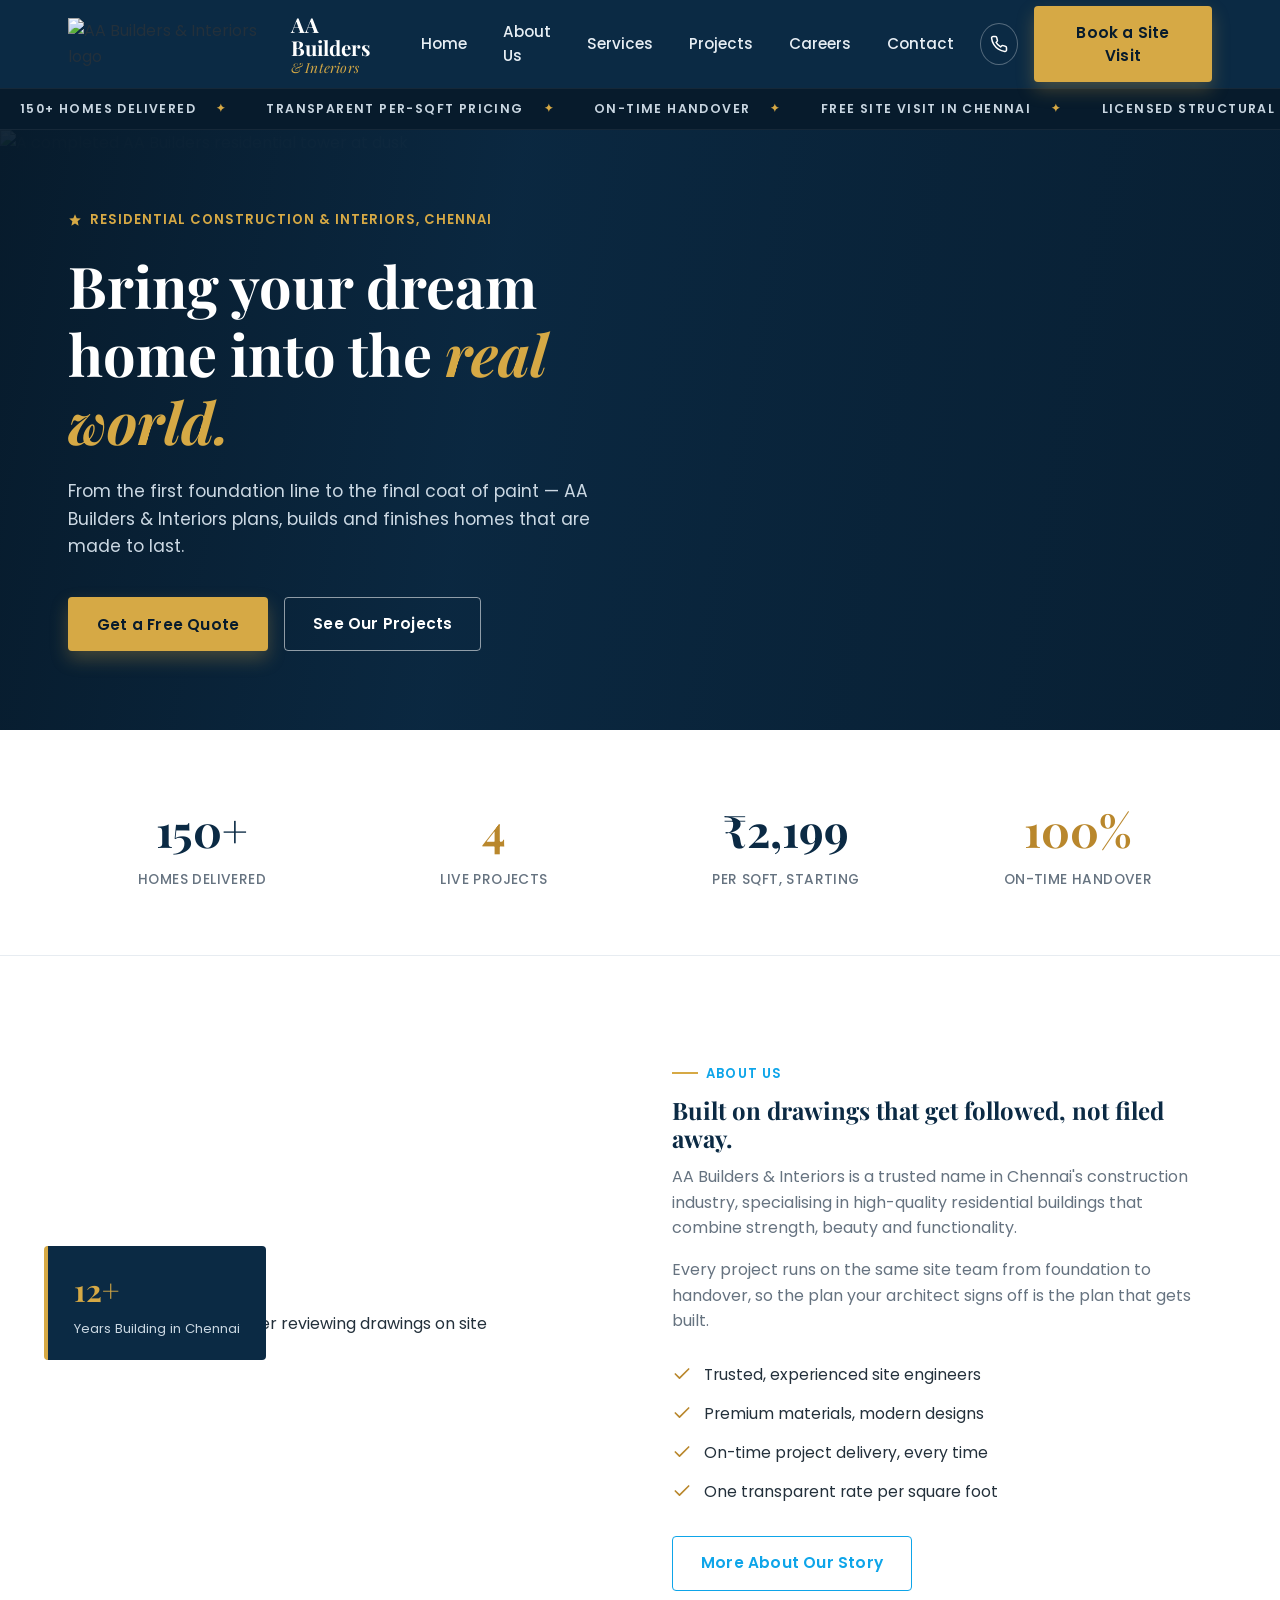
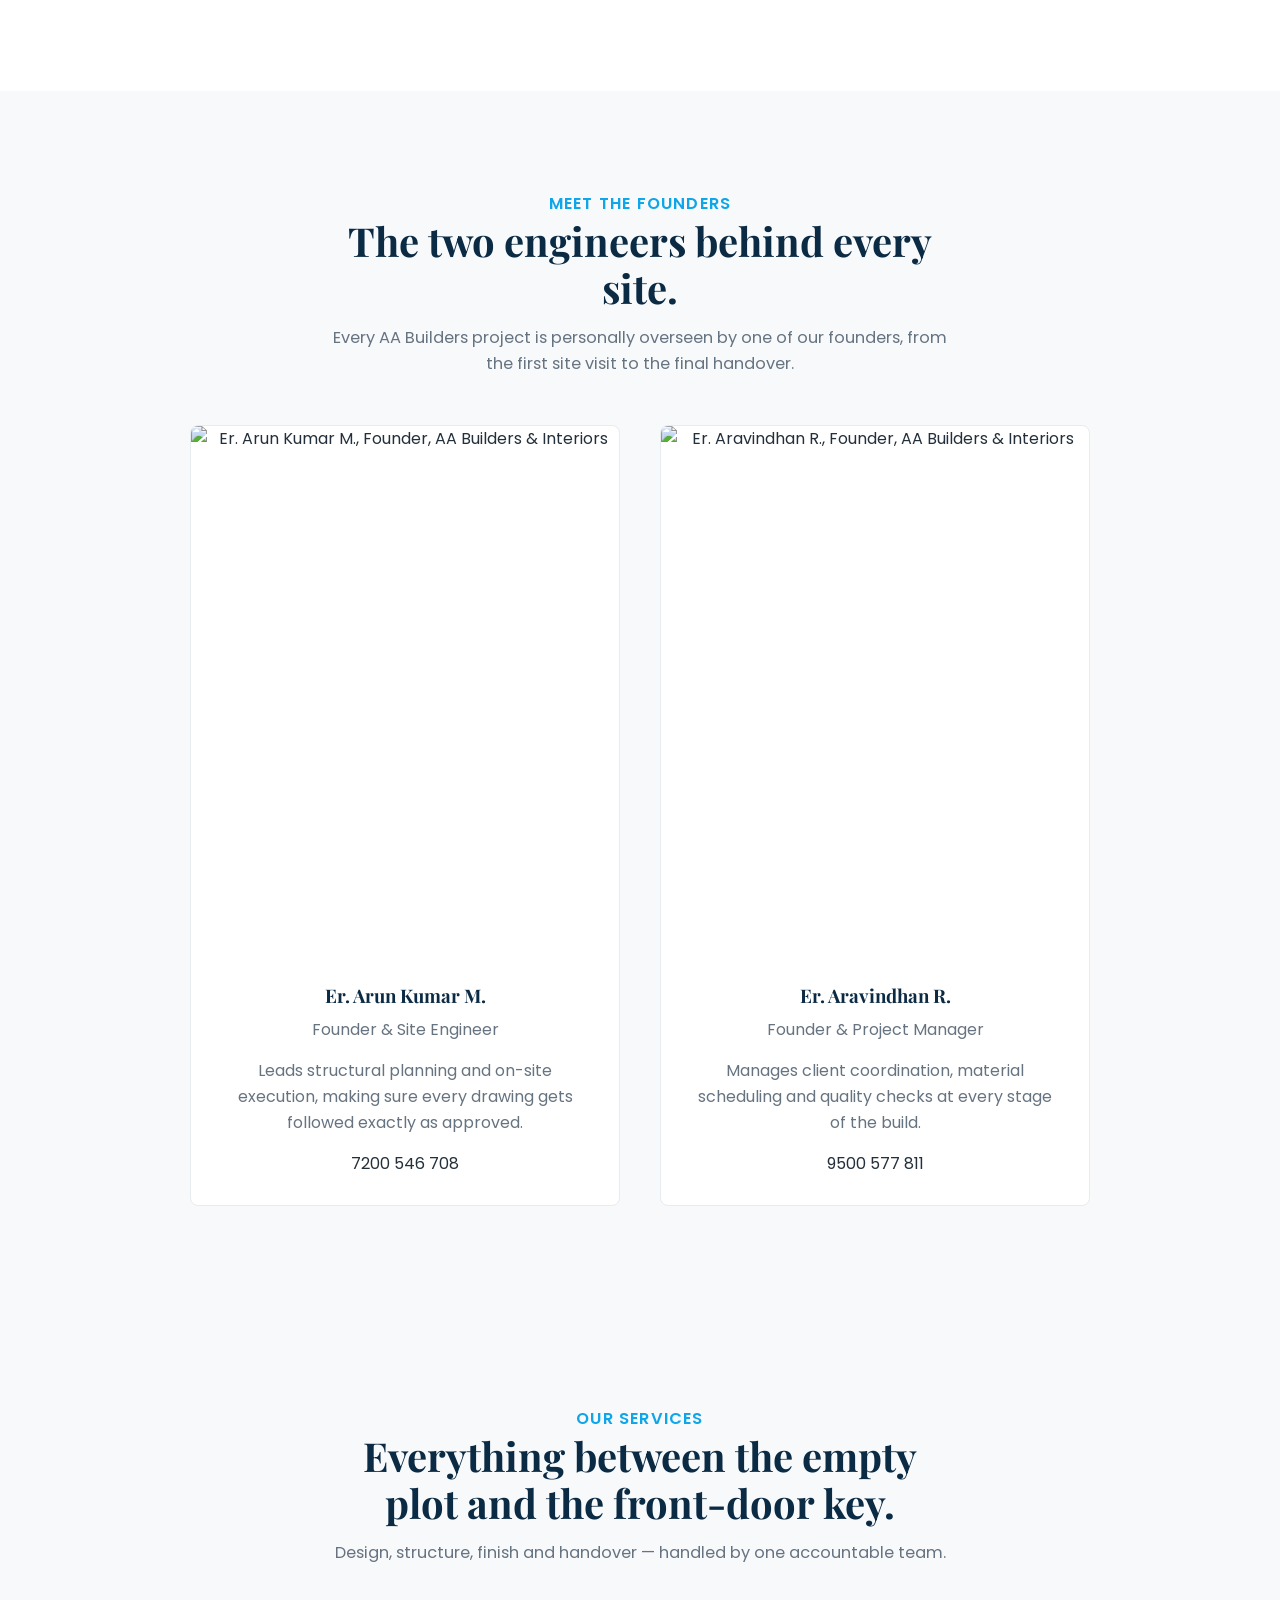
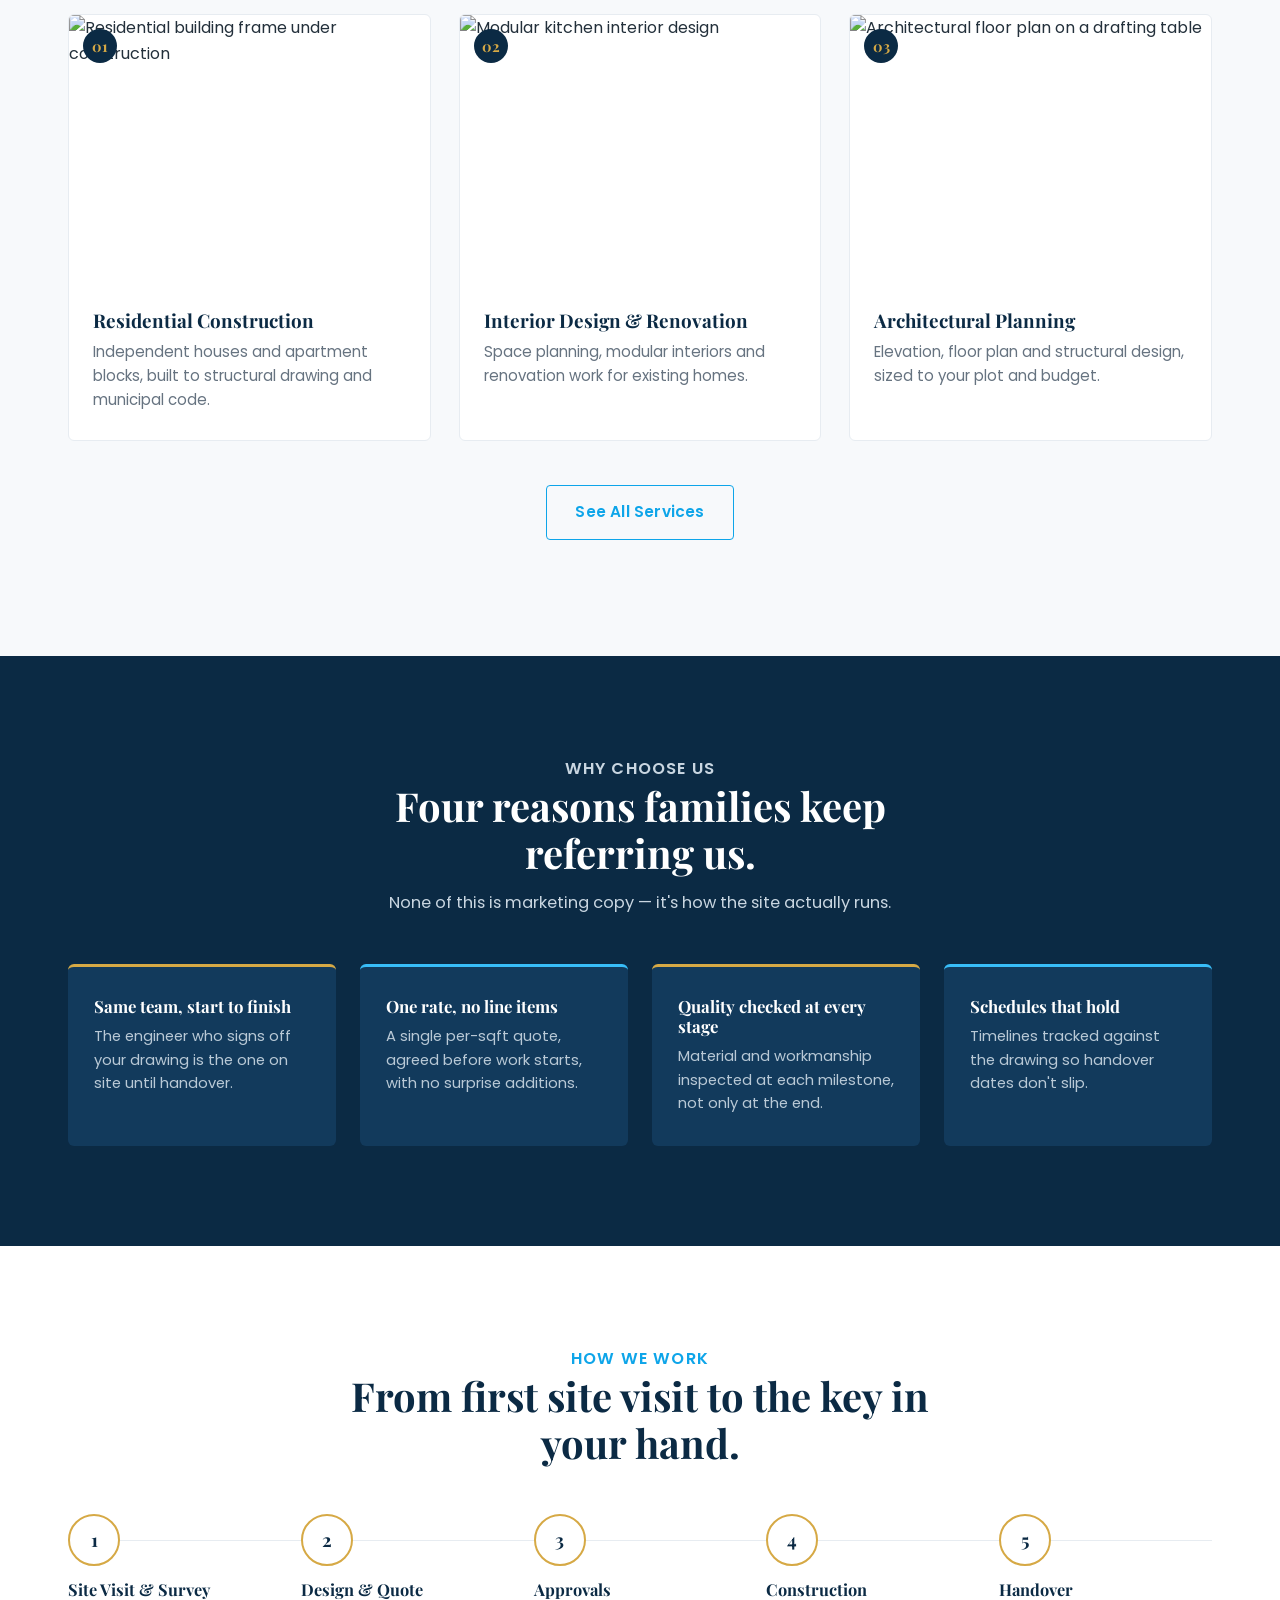
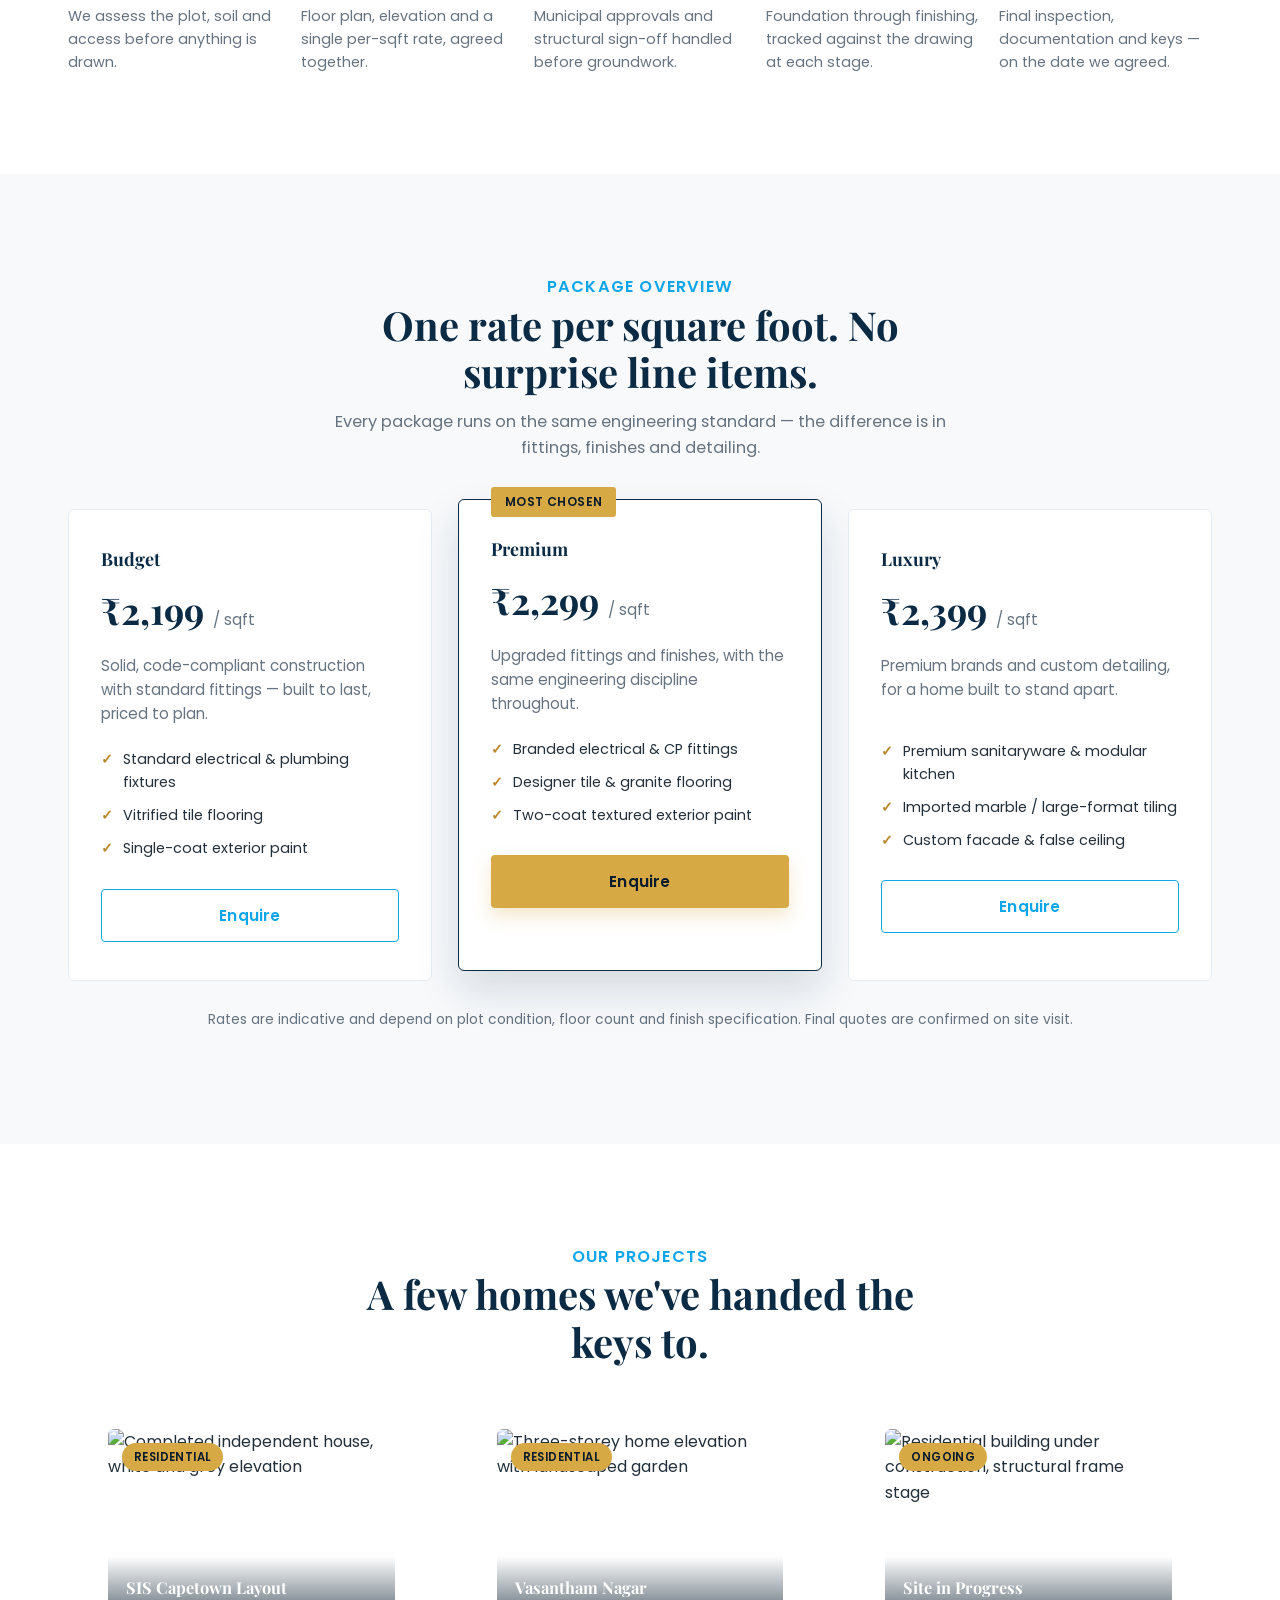
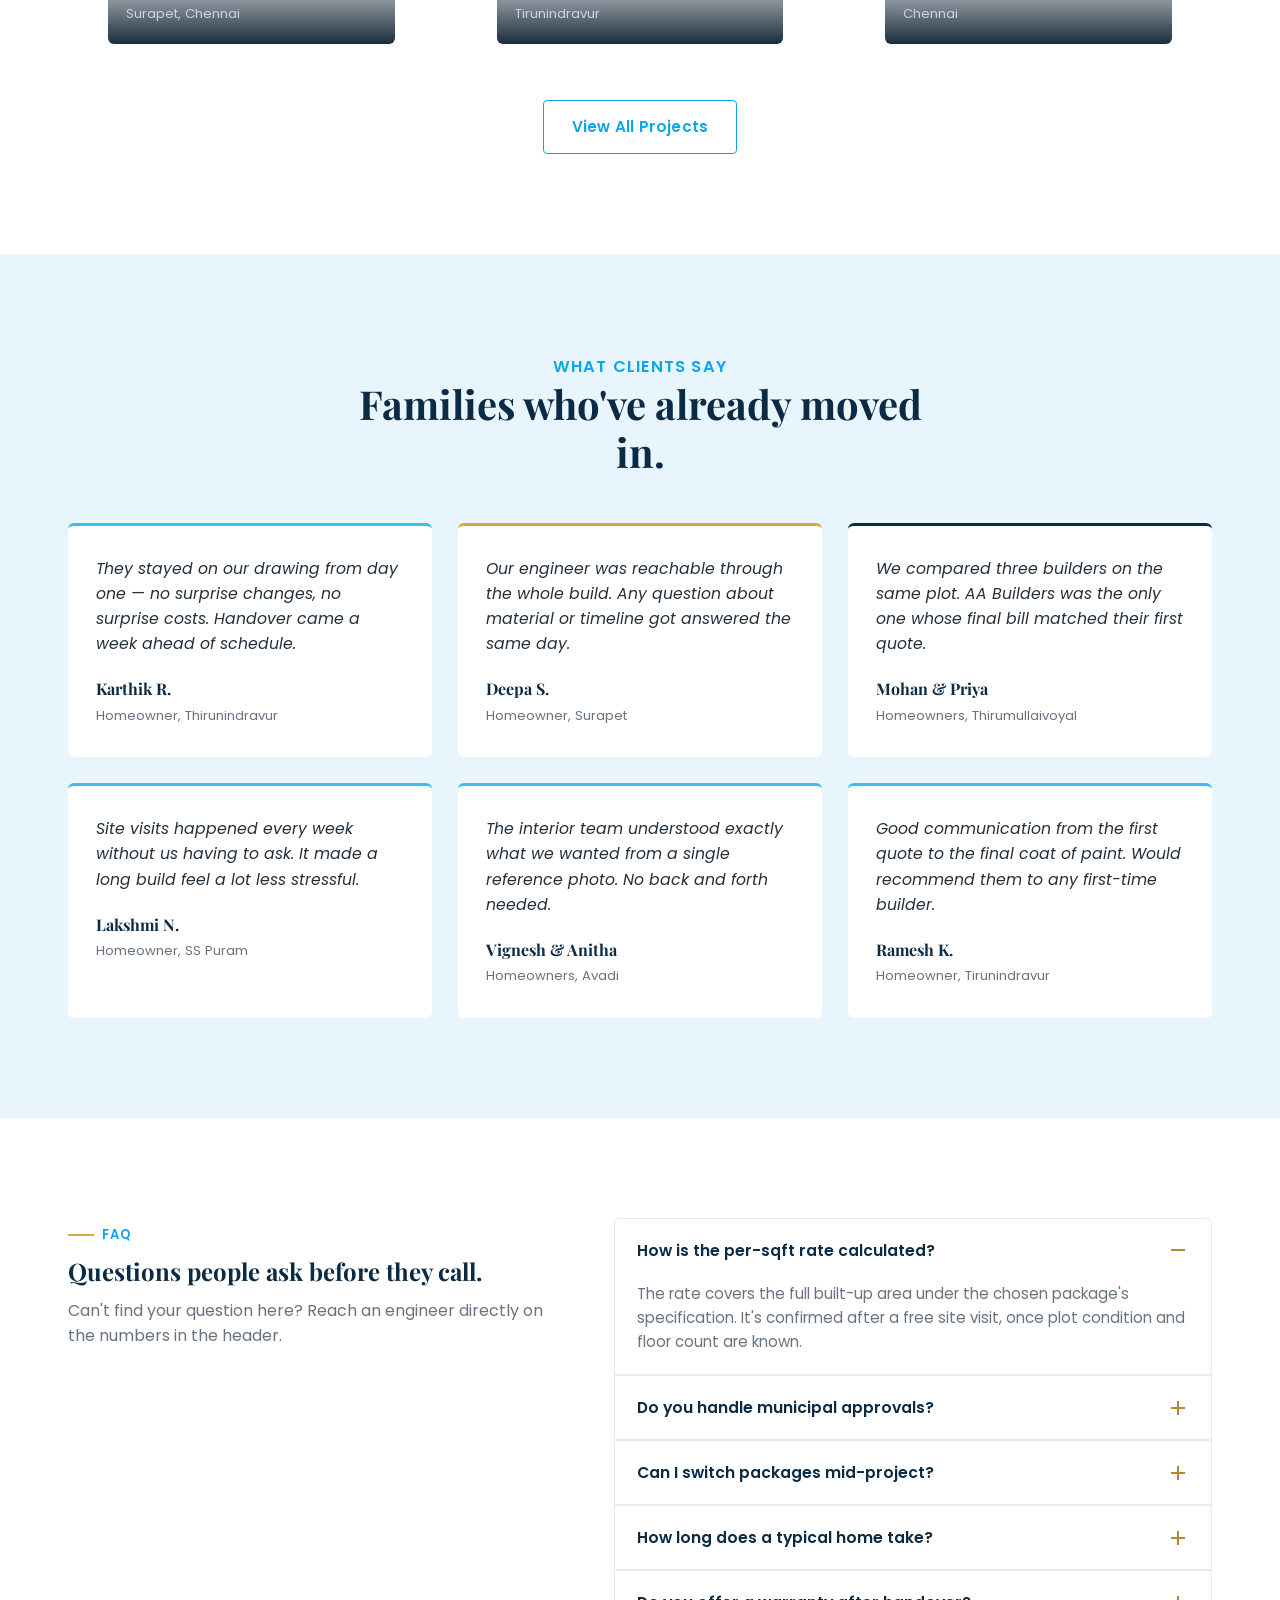
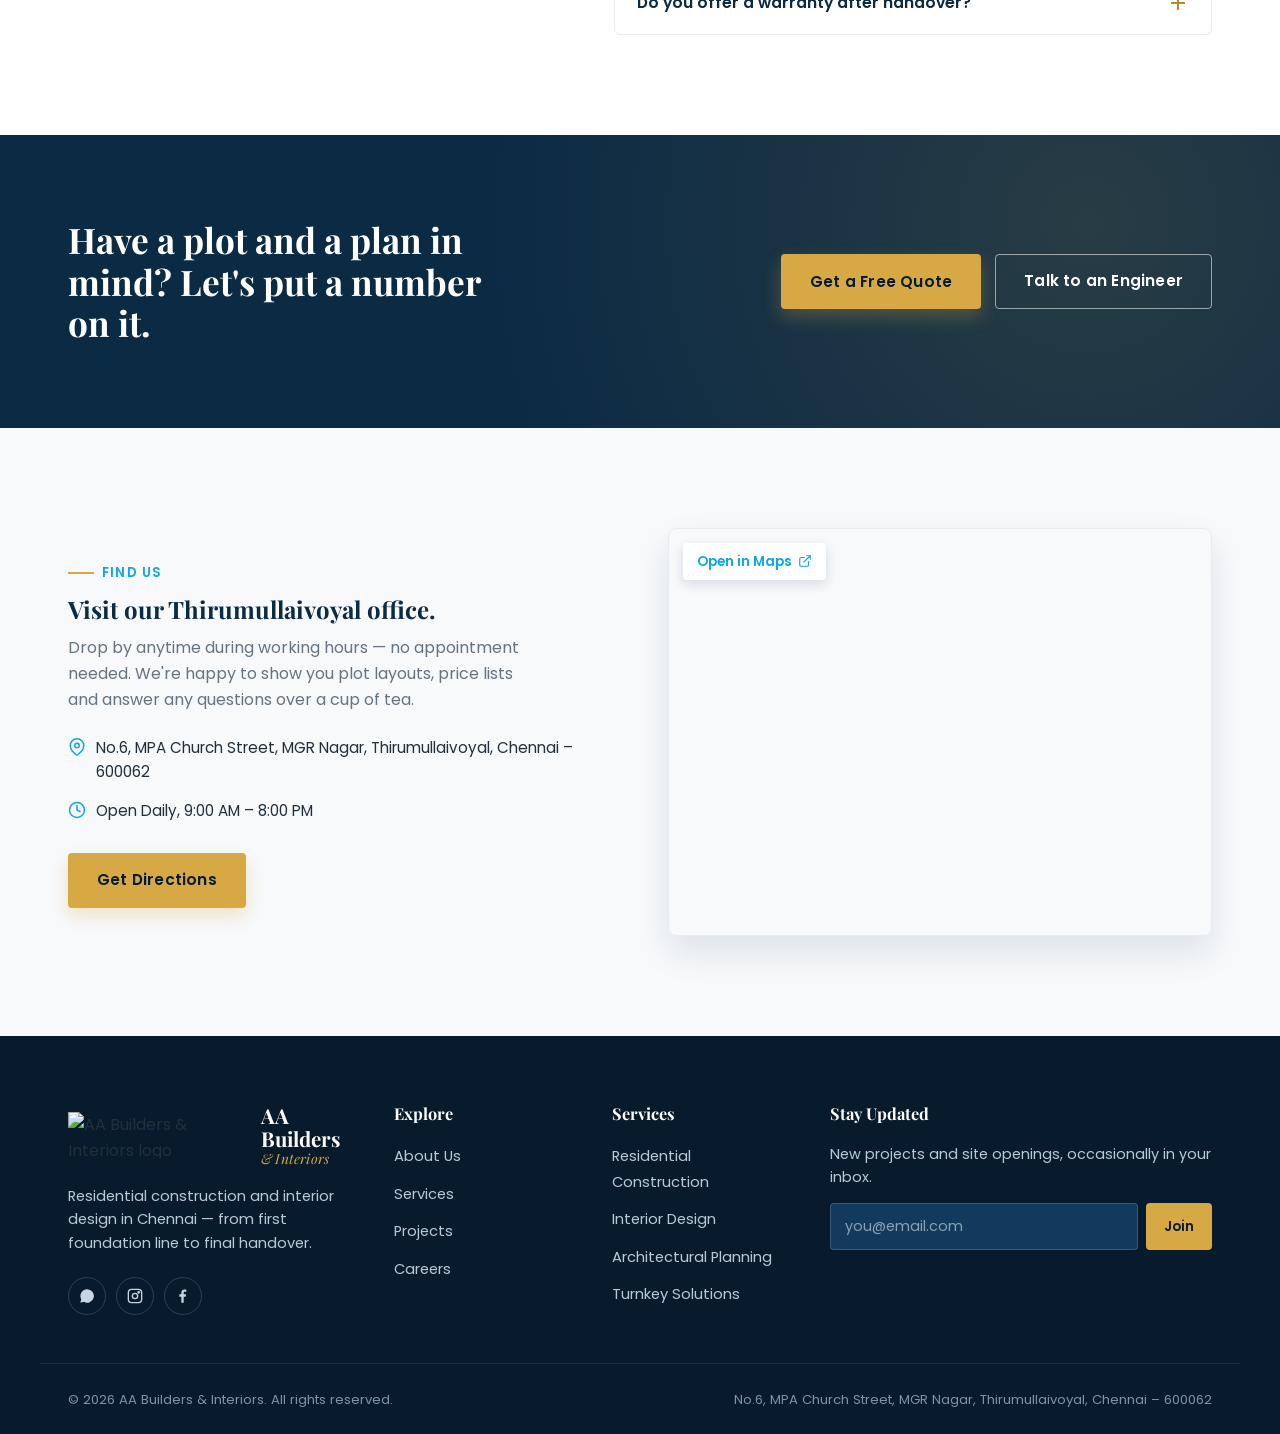
==== index.html @ a679a804 "Add files via upload" ====
<!DOCTYPE html>
<html lang="en">
<head>
<meta charset="UTF-8">
<meta name="viewport" content="width=device-width, initial-scale=1.0">
<title>AA Builders &amp; Interiors — Bring Your Dream Home Into the Real World</title>
<meta name="description" content="AA Builders & Interiors — residential construction and interior design in Chennai. Budget, premium and luxury packages, transparent pricing, on-time delivery.">
<link rel="preconnect" href="https://fonts.googleapis.com">
<link rel="preconnect" href="https://fonts.gstatic.com" crossorigin>
<link href="https://fonts.googleapis.com/css2?family=Playfair+Display:ital,wght@0,600;0,700;1,600&family=Poppins:wght@400;500;600;700&display=swap" rel="stylesheet">
<link rel="stylesheet" href="css/Style.css">
</head>
<body data-page="home">

<!-- HEADER -->
<header class="site-header" id="siteHeader">
  <div class="site-header__inner">
    <a href="index.html" class="brand">
      <img src="images/logo.png" alt="AA Builders & Interiors logo" class="brand__mark">
      <span class="brand__text">
        <strong>AA Builders</strong>
        <em>&amp; Interiors</em>
      </span>
    </a>

    <nav class="main-nav" id="mainNav" aria-label="Primary">
      <a href="index.html" data-page="home">Home</a>
      <a href="about.html" data-page="about">About Us</a>
      <a href="services.html" data-page="services">Services</a>
      <a href="projects.html" data-page="projects">Projects</a>
      <a href="careers.html" data-page="careers">Careers</a>
      <a href="contact.html" data-page="contact">Contact</a>
    </nav>

    <div class="header-actions">
      <a class="header-actions__phone" href="tel:+917200546708" aria-label="Call us">
        <svg width="18" height="18" viewBox="0 0 24 24" fill="none" stroke="currentColor" stroke-width="2" stroke-linecap="round" stroke-linejoin="round"><path d="M22 16.92v3a2 2 0 0 1-2.18 2 19.79 19.79 0 0 1-8.63-3.07 19.5 19.5 0 0 1-6-6 19.79 19.79 0 0 1-3.07-8.67A2 2 0 0 1 4.11 2h3a2 2 0 0 1 2 1.72c.127.96.362 1.903.7 2.81a2 2 0 0 1-.45 2.11L8.09 9.91a16 16 0 0 0 6 6l1.27-1.27a2 2 0 0 1 2.11-.45c.907.338 1.85.573 2.81.7A2 2 0 0 1 22 16.92z"/></svg>
      </a>
      <button class="btn btn--gold" type="button" data-open-enquiry>Book a Site Visit</button>
      <button class="nav-toggle" id="navToggle" aria-expanded="false" aria-controls="mainNav" aria-label="Toggle menu">
        <span></span><span></span><span></span>
      </button>
    </div>
  </div>
</header>

<!-- CREDENTIAL TICKER -->
<div class="ticker" aria-hidden="true">
  <div class="ticker__track" id="tickerTrack">
    <span>150+ Homes Delivered</span>
    <span>Transparent Per-Sqft Pricing</span>
    <span>On-Time Handover</span>
    <span>Free Site Visit In Chennai</span>
    <span>Licensed Structural Engineers</span>
    <span>150+ Homes Delivered</span>
    <span>Transparent Per-Sqft Pricing</span>
    <span>On-Time Handover</span>
    <span>Free Site Visit In Chennai</span>
    <span>Licensed Structural Engineers</span>
  </div>
</div>

<main id="top">

  <!-- HERO -->
  <section class="hero">
    <div class="hero__media">
      <img src="images/hero-banner.jpg" alt="A completed AA Builders residential tower at dusk" loading="eager">
    </div>
    <div class="hero__content">
      <p class="hero__eyebrow">
        <svg width="14" height="14" viewBox="0 0 24 24" fill="currentColor"><path d="M12 2l2.9 6.9L22 9.3l-5.5 4.8L18.2 22 12 17.8 5.8 22l1.7-7.9L2 9.3l7.1-.4z"/></svg>
        Residential Construction &amp; Interiors, Chennai
      </p>
      <h1>Bring your dream home into the <em>real world.</em></h1>
      <p class="hero__lede">From the first foundation line to the final coat of paint — AA Builders &amp; Interiors plans, builds and finishes homes that are made to last.</p>
      <div class="hero__actions">
        <button class="btn btn--gold" data-open-enquiry>Get a Free Quote</button>
        <a href="projects.html" class="btn btn--outline-light">See Our Projects</a>
      </div>
    </div>
  </section>

  <!-- STATS -->
  <section class="stats">
    <div class="section-inner stats__grid">
      <div><strong>150+</strong><span>Homes Delivered</span></div>
      <div><strong>4</strong><span>Live Projects</span></div>
      <div><strong>₹2,199</strong><span>Per Sqft, Starting</span></div>
      <div><strong>100%</strong><span>On-Time Handover</span></div>
    </div>
  </section>

  <!-- ABOUT -->
  <section class="about" id="about">
    <div class="section-inner about__grid">
      <div class="about__media">
        <img src="images/about-site.jpg" alt="AA Builders site engineer reviewing drawings on site" loading="lazy">
        <div class="about__media__badge">
          <strong>12+</strong>
          <span>Years Building in Chennai</span>
        </div>
      </div>
      <div class="about__copy">
        <p class="eyebrow">About Us</p>
        <h2>Built on drawings that get followed, not filed away.</h2>
        <p>AA Builders &amp; Interiors is a trusted name in Chennai's construction industry, specialising in high-quality residential buildings that combine strength, beauty and functionality.</p>
        <p>Every project runs on the same site team from foundation to handover, so the plan your architect signs off is the plan that gets built.</p>
        <ul class="about__list">
          <li>
            <svg viewBox="0 0 24 24" fill="none" stroke="currentColor" stroke-width="2" stroke-linecap="round" stroke-linejoin="round"><polyline points="20 6 9 17 4 12"/></svg>
            Trusted, experienced site engineers
          </li>
          <li>
            <svg viewBox="0 0 24 24" fill="none" stroke="currentColor" stroke-width="2" stroke-linecap="round" stroke-linejoin="round"><polyline points="20 6 9 17 4 12"/></svg>
            Premium materials, modern designs
          </li>
          <li>
            <svg viewBox="0 0 24 24" fill="none" stroke="currentColor" stroke-width="2" stroke-linecap="round" stroke-linejoin="round"><polyline points="20 6 9 17 4 12"/></svg>
            On-time project delivery, every time
          </li>
          <li>
            <svg viewBox="0 0 24 24" fill="none" stroke="currentColor" stroke-width="2" stroke-linecap="round" stroke-linejoin="round"><polyline points="20 6 9 17 4 12"/></svg>
            One transparent rate per square foot
          </li>
        </ul>
        <a href="about.html" class="btn btn--outline-blue">More About Our Story</a>
      </div>
    </div>
  </section>

  <!-- FOUNDERS -->
  <section class="founders" id="founders">
    <div class="section-inner">
      <div class="section-head section-head--center">
        <p class="eyebrow">Meet The Founders</p>
        <h2>The two engineers behind every site.</h2>
        <p>Every AA Builders project is personally overseen by one of our founders, from the first site visit to the final handover.</p>
      </div>
      <div class="founders__grid">
        <article class="founder-card">
          <div class="founder-card__media">
            <img src="images/founder-arun.jpg" alt="Er. Arun Kumar M., Founder, AA Builders & Interiors" loading="lazy">
          </div>
          <h3 class="founder-card__name">Er. Arun Kumar M.</h3>
          <p class="founder-card__role">Founder &amp; Site Engineer</p>
          <p class="founder-card__bio">Leads structural planning and on-site execution, making sure every drawing gets followed exactly as approved.</p>
          <a class="founder-card__contact" href="tel:+917200546708">7200 546 708</a>
        </article>
        <article class="founder-card">
          <div class="founder-card__media">
            <img src="images/founder-aravindhan.jpg" alt="Er. Aravindhan R., Founder, AA Builders & Interiors" loading="lazy">
          </div>
          <h3 class="founder-card__name">Er. Aravindhan R.</h3>
          <p class="founder-card__role">Founder &amp; Project Manager</p>
          <p class="founder-card__bio">Manages client coordination, material scheduling and quality checks at every stage of the build.</p>
          <a class="founder-card__contact" href="tel:+919500577811">9500 577 811</a>
        </article>
      </div>
    </div>
  </section>

  <!-- SERVICES -->
  <section class="services" id="services">
    <div class="section-inner">
      <div class="section-head section-head--center">
        <p class="eyebrow">Our Services</p>
        <h2>Everything between the empty plot and the front-door key.</h2>
        <p>Design, structure, finish and handover — handled by one accountable team.</p>
      </div>

      <div class="services__grid">
        <article class="service-card">
          <div class="service-card__media">
            <img src="images/service-construction.jpg" alt="Residential building frame under construction" loading="lazy">
            <span class="service-card__num">01</span>
          </div>
          <div class="service-card__body">
            <h3>Residential Construction</h3>
            <p>Independent houses and apartment blocks, built to structural drawing and municipal code.</p>
          </div>
        </article>
        <article class="service-card">
          <div class="service-card__media">
            <img src="images/service-interiors.jpg" alt="Modular kitchen interior design" loading="lazy">
            <span class="service-card__num">02</span>
          </div>
          <div class="service-card__body">
            <h3>Interior Design &amp; Renovation</h3>
            <p>Space planning, modular interiors and renovation work for existing homes.</p>
          </div>
        </article>
        <article class="service-card">
          <div class="service-card__media">
            <img src="images/service-planning.jpg" alt="Architectural floor plan on a drafting table" loading="lazy">
            <span class="service-card__num">03</span>
          </div>
          <div class="service-card__body">
            <h3>Architectural Planning</h3>
            <p>Elevation, floor plan and structural design, sized to your plot and budget.</p>
          </div>
        </article>
      </div>
      <p style="text-align:center; margin-top:44px;"><a href="services.html" class="btn btn--outline-blue">See All Services</a></p>
    </div>
  </section>

  <!-- WHY CHOOSE US -->
  <section class="why" id="why">
    <div class="section-inner">
      <div class="section-head section-head--center">
        <p class="eyebrow eyebrow--light">Why Choose Us</p>
        <h2>Four reasons families keep referring us.</h2>
        <p>None of this is marketing copy — it's how the site actually runs.</p>
      </div>
      <div class="why__grid">
        <div class="why-card">
          <h3>Same team, start to finish</h3>
          <p>The engineer who signs off your drawing is the one on site until handover.</p>
        </div>
        <div class="why-card">
          <h3>One rate, no line items</h3>
          <p>A single per-sqft quote, agreed before work starts, with no surprise additions.</p>
        </div>
        <div class="why-card">
          <h3>Quality checked at every stage</h3>
          <p>Material and workmanship inspected at each milestone, not only at the end.</p>
        </div>
        <div class="why-card">
          <h3>Schedules that hold</h3>
          <p>Timelines tracked against the drawing so handover dates don't slip.</p>
        </div>
      </div>
    </div>
  </section>

  <!-- PROCESS -->
  <section class="process" id="process">
    <div class="section-inner">
      <div class="section-head section-head--center">
        <p class="eyebrow">How We Work</p>
        <h2>From first site visit to the key in your hand.</h2>
      </div>
      <div class="process__steps">
        <div class="process__step">
          <span class="process__step__num">1</span>
          <h3>Site Visit &amp; Survey</h3>
          <p>We assess the plot, soil and access before anything is drawn.</p>
        </div>
        <div class="process__step">
          <span class="process__step__num">2</span>
          <h3>Design &amp; Quote</h3>
          <p>Floor plan, elevation and a single per-sqft rate, agreed together.</p>
        </div>
        <div class="process__step">
          <span class="process__step__num">3</span>
          <h3>Approvals</h3>
          <p>Municipal approvals and structural sign-off handled before groundwork.</p>
        </div>
        <div class="process__step">
          <span class="process__step__num">4</span>
          <h3>Construction</h3>
          <p>Foundation through finishing, tracked against the drawing at each stage.</p>
        </div>
        <div class="process__step">
          <span class="process__step__num">5</span>
          <h3>Handover</h3>
          <p>Final inspection, documentation and keys — on the date we agreed.</p>
        </div>
      </div>
    </div>
  </section>

  <!-- PACKAGES -->
  <section class="packages" id="packages">
    <div class="section-inner">
      <div class="section-head section-head--center">
        <p class="eyebrow">Package Overview</p>
        <h2>One rate per square foot. No surprise line items.</h2>
        <p>Every package runs on the same engineering standard — the difference is in fittings, finishes and detailing.</p>
      </div>

      <div class="packages__grid">
        <div class="package-card">
          <h3>Budget</h3>
          <p class="package-card__price">₹2,199 <span>/ sqft</span></p>
          <p class="package-card__desc">Solid, code-compliant construction with standard fittings — built to last, priced to plan.</p>
          <ul class="package-card__features">
            <li>Standard electrical &amp; plumbing fixtures</li>
            <li>Vitrified tile flooring</li>
            <li>Single-coat exterior paint</li>
          </ul>
          <button class="btn btn--outline-blue" data-open-enquiry>Enquire</button>
        </div>
        <div class="package-card package-card--featured">
          <p class="package-card__flag">Most Chosen</p>
          <h3>Premium</h3>
          <p class="package-card__price">₹2,299 <span>/ sqft</span></p>
          <p class="package-card__desc">Upgraded fittings and finishes, with the same engineering discipline throughout.</p>
          <ul class="package-card__features">
            <li>Branded electrical &amp; CP fittings</li>
            <li>Designer tile &amp; granite flooring</li>
            <li>Two-coat textured exterior paint</li>
          </ul>
          <button class="btn btn--gold" data-open-enquiry>Enquire</button>
        </div>
        <div class="package-card">
          <h3>Luxury</h3>
          <p class="package-card__price">₹2,399 <span>/ sqft</span></p>
          <p class="package-card__desc">Premium brands and custom detailing, for a home built to stand apart.</p>
          <ul class="package-card__features">
            <li>Premium sanitaryware &amp; modular kitchen</li>
            <li>Imported marble / large-format tiling</li>
            <li>Custom facade &amp; false ceiling</li>
          </ul>
          <button class="btn btn--outline-blue" data-open-enquiry>Enquire</button>
        </div>
      </div>
      <p style="text-align:center; color:var(--slate); font-size:0.86rem; margin-top:28px;">Rates are indicative and depend on plot condition, floor count and finish specification. Final quotes are confirmed on site visit.</p>
    </div>
  </section>

  <!-- PROJECTS -->
  <section class="projects" id="projects">
    <div class="section-inner">
      <div class="section-head section-head--center">
        <p class="eyebrow">Our Projects</p>
        <h2>A few homes we've handed the keys to.</h2>
      </div>

      <div class="projects__grid">
        <figure class="project-card" data-cat="residential">
          <span class="project-card__tag">Residential</span>
          <img src="images/p1.jpg" alt="Completed independent house, white and grey elevation" loading="lazy">
          <figcaption><strong>SIS Capetown Layout</strong><span>Surapet, Chennai</span></figcaption>
        </figure>
        <figure class="project-card" data-cat="residential">
          <span class="project-card__tag">Residential</span>
          <img src="images/p2.jpg" alt="Three-storey home elevation with landscaped garden" loading="lazy">
          <figcaption><strong>Vasantham Nagar</strong><span>Tirunindravur</span></figcaption>
        </figure>
        <figure class="project-card" data-cat="ongoing">
          <span class="project-card__tag">Ongoing</span>
          <img src="images/p6.jpg" alt="Residential building under construction, structural frame stage" loading="lazy">
          <figcaption><strong>Site in Progress</strong><span>Chennai</span></figcaption>
        </figure>
      </div>
      <div class="projects__cta">
        <a href="projects.html" class="btn btn--outline-blue">View All Projects</a>
      </div>
    </div>
  </section>

  <!-- TESTIMONIALS -->
  <section class="testimonials">
    <div class="section-inner">
      <div class="section-head section-head--center">
        <p class="eyebrow">What Clients Say</p>
        <h2>Families who've already moved in.</h2>
      </div>
      <div class="testimonials__grid">
        <article class="testimonial-card">
          <p>They stayed on our drawing from day one — no surprise changes, no surprise costs. Handover came a week ahead of schedule.</p>
          <strong>Karthik R.</strong>
          <span>Homeowner, Thirunindravur</span>
        </article>
        <article class="testimonial-card">
          <p>Our engineer was reachable through the whole build. Any question about material or timeline got answered the same day.</p>
          <strong>Deepa S.</strong>
          <span>Homeowner, Surapet</span>
        </article>
        <article class="testimonial-card">
          <p>We compared three builders on the same plot. AA Builders was the only one whose final bill matched their first quote.</p>
          <strong>Mohan &amp; Priya</strong>
          <span>Homeowners, Thirumullaivoyal</span>
        </article>
        <article class="testimonial-card">
          <p>Site visits happened every week without us having to ask. It made a long build feel a lot less stressful.</p>
          <strong>Lakshmi N.</strong>
          <span>Homeowner, SS Puram</span>
        </article>
        <article class="testimonial-card">
          <p>The interior team understood exactly what we wanted from a single reference photo. No back and forth needed.</p>
          <strong>Vignesh &amp; Anitha</strong>
          <span>Homeowners, Avadi</span>
        </article>
        <article class="testimonial-card">
          <p>Good communication from the first quote to the final coat of paint. Would recommend them to any first-time builder.</p>
          <strong>Ramesh K.</strong>
          <span>Homeowner, Tirunindravur</span>
        </article>
      </div>
    </div>
  </section>

  <!-- FAQ -->
  <section class="faq" id="faq">
    <div class="section-inner faq__wrap">
      <div>
        <p class="eyebrow">FAQ</p>
        <h2>Questions people ask before they call.</h2>
        <p>Can't find your question here? Reach an engineer directly on the numbers in the header.</p>
      </div>
      <div class="faq__list" id="faqList">
        <div class="faq-item is-open">
          <button class="faq-item__q" type="button" aria-expanded="true">
            How is the per-sqft rate calculated?
            <span class="faq-icon"></span>
          </button>
          <div class="faq-item__a">
            <p>The rate covers the full built-up area under the chosen package's specification. It's confirmed after a free site visit, once plot condition and floor count are known.</p>
          </div>
        </div>
        <div class="faq-item">
          <button class="faq-item__q" type="button" aria-expanded="false">
            Do you handle municipal approvals?
            <span class="faq-icon"></span>
          </button>
          <div class="faq-item__a">
            <p>Yes — architectural planning and approval paperwork are part of our scope, handled before any groundwork begins.</p>
          </div>
        </div>
        <div class="faq-item">
          <button class="faq-item__q" type="button" aria-expanded="false">
            Can I switch packages mid-project?
            <span class="faq-icon"></span>
          </button>
          <div class="faq-item__a">
            <p>Upgrades between packages are possible before the relevant stage begins — for example, before flooring or fittings are ordered.</p>
          </div>
        </div>
        <div class="faq-item">
          <button class="faq-item__q" type="button" aria-expanded="false">
            How long does a typical home take?
            <span class="faq-icon"></span>
          </button>
          <div class="faq-item__a">
            <p>Most independent homes are completed in 9–14 months from groundbreaking, depending on floor count and monsoon scheduling.</p>
          </div>
        </div>
        <div class="faq-item">
          <button class="faq-item__q" type="button" aria-expanded="false">
            Do you offer a warranty after handover?
            <span class="faq-icon"></span>
          </button>
          <div class="faq-item__a">
            <p>Structural work carries a defect-liability warranty; terms are detailed in the agreement signed before construction starts.</p>
          </div>
        </div>
      </div>
    </div>
  </section>

  <!-- CTA BANNER -->
  <section class="cta-banner">
    <div class="cta-banner__inner">
      <h2>Have a plot and a plan in mind? Let's put a number on it.</h2>
      <div class="cta-banner__actions">
        <button class="btn btn--gold" data-open-enquiry>Get a Free Quote</button>
        <a href="contact.html" class="btn btn--outline-light">Talk to an Engineer</a>
      </div>
    </div>
  </section>

  <!-- FIND US -->
  <section class="find-us" id="map">
    <div class="section-inner find-us__grid">
      <div class="find-us__info">
        <p class="eyebrow">Find Us</p>
        <h2>Visit our Thirumullaivoyal office.</h2>
        <p>Drop by anytime during working hours — no appointment needed. We're happy to show you plot layouts, price lists and answer any questions over a cup of tea.</p>
        <ul class="find-us__meta">
          <li>
            <svg viewBox="0 0 24 24" fill="none" stroke="currentColor" stroke-width="2" stroke-linecap="round" stroke-linejoin="round"><path d="M21 10c0 7-9 13-9 13s-9-6-9-13a9 9 0 0 1 18 0z"/><circle cx="12" cy="10" r="3"/></svg>
            No.6, MPA Church Street, MGR Nagar, Thirumullaivoyal, Chennai – 600062
          </li>
          <li>
            <svg viewBox="0 0 24 24" fill="none" stroke="currentColor" stroke-width="2" stroke-linecap="round" stroke-linejoin="round"><circle cx="12" cy="12" r="10"/><polyline points="12 6 12 12 16 14"/></svg>
            Open Daily, 9:00 AM – 8:00 PM
          </li>
        </ul>
        <a class="btn btn--gold" href="https://www.google.com/maps?q=No.6+MPA+Church+Street+MGR+Nagar+Thirumullaivoyal+Chennai+600062" target="_blank" rel="noopener">Get Directions</a>
      </div>
      <div class="find-us__map">
        <a class="find-us__map-link" href="https://www.google.com/maps?q=No.6+MPA+Church+Street+MGR+Nagar+Thirumullaivoyal+Chennai+600062" target="_blank" rel="noopener">
          Open in Maps
          <svg viewBox="0 0 24 24" fill="none" stroke="currentColor" stroke-width="2" stroke-linecap="round" stroke-linejoin="round"><path d="M18 13v6a2 2 0 0 1-2 2H5a2 2 0 0 1-2-2V8a2 2 0 0 1 2-2h6"/><polyline points="15 3 21 3 21 9"/><line x1="10" y1="14" x2="21" y2="3"/></svg>
        </a>
        <iframe
          src="https://www.google.com/maps?q=No.6%20MPA%20Church%20Street%20MGR%20Nagar%20Thirumullaivoyal%20Chennai%20600062&output=embed"
          width="100%"
          height="100%"
          style="border:0;"
          allowfullscreen=""
          loading="lazy"
          referrerpolicy="no-referrer-when-downgrade"
          title="AA Builders & Interiors office location map">
        </iframe>
      </div>
    </div>
  </section>

</main>

<footer class="site-footer">
  <div class="section-inner site-footer__grid">
    <div class="footer-brand">
      <div class="brand">
        <img src="images/logo.png" alt="AA Builders & Interiors logo" class="brand__mark">
        <span class="brand__text">
          <strong>AA Builders</strong>
          <em>&amp; Interiors</em>
        </span>
      </div>
      <p>Residential construction and interior design in Chennai — from first foundation line to final handover.</p>
      <div class="footer-social">
        <a href="#" aria-label="WhatsApp"><svg viewBox="0 0 24 24" fill="currentColor"><path d="M17.5 14.4c-.3-.1-1.7-.8-2-1-.3-.1-.5-.1-.7.1-.2.3-.8 1-.9 1.1-.2.2-.3.2-.6.1-.3-.1-1.2-.4-2.2-1.4-.8-.7-1.4-1.6-1.6-1.9-.2-.3 0-.5.1-.6.1-.1.3-.3.4-.5.1-.1.2-.3.2-.4.1-.2 0-.3 0-.5s-.7-1.6-.9-2.2c-.2-.5-.5-.5-.7-.5h-.6c-.2 0-.5.1-.8.4-.3.3-1 1-1 2.4s1.1 2.8 1.2 3c.1.2 2.1 3.2 5.1 4.4.7.3 1.3.5 1.7.6.7.2 1.4.2 1.9.1.6-.1 1.7-.7 2-1.4.2-.7.2-1.2.2-1.4 0-.1-.2-.2-.5-.3z"/><path d="M12 2a10 10 0 0 0-8.6 15L2 22l5.2-1.4A10 10 0 1 0 12 2z"/></svg></a>
        <a href="#" aria-label="Instagram"><svg viewBox="0 0 24 24" fill="none" stroke="currentColor" stroke-width="2"><rect x="2" y="2" width="20" height="20" rx="5"/><circle cx="12" cy="12" r="4"/><circle cx="17.5" cy="6.5" r="1"/></svg></a>
        <a href="#" aria-label="Facebook"><svg viewBox="0 0 24 24" fill="currentColor"><path d="M13 22v-9h3l.5-3.5H13V7.4c0-1 .3-1.7 1.7-1.7H17V2.5C16.6 2.4 15.5 2.3 14.2 2.3c-2.8 0-4.7 1.7-4.7 4.8V9.5H6.5V13H9.5v9z"/></svg></a>
      </div>
    </div>

    <div class="footer-col">
      <h3>Explore</h3>
      <ul>
        <li><a href="about.html">About Us</a></li>
        <li><a href="services.html">Services</a></li>
        <li><a href="projects.html">Projects</a></li>
        <li><a href="careers.html">Careers</a></li>
      </ul>
    </div>

    <div class="footer-col">
      <h3>Services</h3>
      <ul>
        <li><a href="services.html">Residential Construction</a></li>
        <li><a href="services.html">Interior Design</a></li>
        <li><a href="services.html">Architectural Planning</a></li>
        <li><a href="services.html">Turnkey Solutions</a></li>
      </ul>
    </div>

    <div class="footer-col footer-news">
      <h3>Stay Updated</h3>
      <p>New projects and site openings, occasionally in your inbox.</p>
      <form id="newsletterForm">
        <input type="email" placeholder="you@email.com" required aria-label="Email address">
        <button type="submit">Join</button>
      </form>
      <p class="footer-news__note" id="newsletterNote" role="status" aria-live="polite"></p>
    </div>
  </div>

  <div class="site-footer__bottom">
    <p class="site-footer__copy">© <span id="year"></span> AA Builders &amp; Interiors. All rights reserved.</p>
    <nav class="site-footer__legal" aria-label="Legal">
      <a href="contact.html">No.6, MPA Church Street, MGR Nagar, Thirumullaivoyal, Chennai – 600062</a>
    </nav>
  </div>
</footer>

<!-- ENQUIRY MODAL -->
<div class="enquiry-modal" id="enquiryModal" aria-hidden="true">
  <div class="enquiry-modal__backdrop" data-close-enquiry></div>
  <div class="enquiry-modal__panel" role="dialog" aria-modal="true" aria-labelledby="enquiryModalTitle">
    <button class="enquiry-modal__close" type="button" data-close-enquiry aria-label="Close">&times;</button>
    <h3 id="enquiryModalTitle">Quick Enquiry</h3>
    <p>Tell us where your plot is and we'll call you back.</p>
    <form id="enquiryForm">
      <label>
        Name
        <input type="text" name="name" required autocomplete="name">
      </label>
      <label>
        Phone
        <input type="tel" name="phone" required autocomplete="tel">
      </label>
      <label>
        Location
        <input type="text" name="location" placeholder="e.g. Thirumullaivoyal">
      </label>
      <button type="submit" class="btn btn--gold">Request a Call Back</button>
    </form>
    <p class="enquiry-modal__note" id="enquiryNote" role="status" aria-live="polite"></p>
  </div>
</div>

<script src="js/script.js"></script>
</body>
</html>
---- css/Style.css ----
/* ==========================================================================
   AA Builders & Interiors — HOME PAGE stylesheet
   ------------------------------------------------------------------------
   Reference layout: deep-colour header + scrolling credential ticker +
   dark hero + light stat strip. Recoloured to the brand's blue/gold,
   not the maroon of the reference.

   Navy (header/footer):  #0B2A44
   Navy deep (hover):     #071B2C
   Blue (brand):          #1596D6
   Blue deep:             #0C6FA8
   Gold (accent/CTA):     #D6A945
   Gold deep (hover):     #B9872C
   Ink (body text):       #23303B
   Slate (muted text):    #667380
   Paper line:            #E7ECF1
   Page background:       #FFFFFF

   Type: 'Playfair Display' (headings, display serif) + 'Poppins' (body/nav)
   ========================================================================== */

:root {
  --navy: #0B2A44;
  --navy-deep: #071B2C;
  --navy-soft: #123A5C;--blue: #38BDF8;
--blue-deep: #0EA5E9;
  --blue-pale: #E9F5FC;
  --gold: #D6A945;
  --gold-deep: #B9872C;
  --gold-pale: #FBF3E1;
  --ink: #23303B;
  --slate: #667380;
  --line: #E7ECF1;
  --paper: #F7F9FB;
  --white: #FFFFFF;

  --font-head: 'Playfair Display', 'Georgia', serif;
  --font-body: 'Poppins', -apple-system, BlinkMacSystemFont, 'Segoe UI', sans-serif;

  --container: 1200px;
  --header-h: 88px;
  --ticker-h: 42px;
}

* { box-sizing: border-box; }
html { scroll-behavior: smooth; }

@media (prefers-reduced-motion: reduce) {
  html { scroll-behavior: auto; }
  * { animation-duration: 0.001ms !important; transition-duration: 0.001ms !important; }
}

body {
  margin: 0;
  font-family: var(--font-body);
  color: var(--ink);
  background: var(--white);
  line-height: 1.6;
  -webkit-font-smoothing: antialiased;
}

img { max-width: 100%; display: block; }
ul { margin: 0; padding: 0; list-style: none; }

h1, h2, h3, h4 {
  font-family: var(--font-head);
  font-weight: 700;
  line-height: 1.18;
  margin: 0 0 0.5em;
  color: var(--navy);
}

p { margin: 0 0 1em; color: var(--slate); }
a { color: inherit; text-decoration: none; }

.section-inner {
  max-width: var(--container);
  margin: 0 auto;
  padding: 0 28px;
}

.eyebrow {
  display: inline-flex;
  align-items: center;
  gap: 8px;
  font-family: var(--font-body);
  font-weight: 600;
  font-size: 0.82rem;
  letter-spacing: 1.2px;
  text-transform: uppercase;
  color: var(--blue-deep);
  margin: 0 0 0.9em;
}
.eyebrow::before {
  content: "";
  width: 26px; height: 2px;
  background: var(--gold);
  display: inline-block;
}
.eyebrow--light { color: #9FCBEA; }

.section-head { max-width: 62ch; margin-bottom: 48px; }
.section-head h2 { font-size: clamp(1.8rem, 3.2vw, 2.5rem); margin-bottom: 14px; }
.section-head p { font-size: 1.02rem; margin: 0; }
.section-head--center { margin-left: auto; margin-right: auto; text-align: center; }
.section-head--center .eyebrow { justify-content: center; }
.section-head--center .eyebrow::before { display: none; }

/* Buttons ---------------------------------------------------------------- */
.btn {
  font-family: var(--font-body);
  font-weight: 600;
  font-size: 0.96rem;
  letter-spacing: 0.2px;
  padding: 14px 28px;
  border-radius: 4px;
  border: 1.5px solid transparent;
  cursor: pointer;
  display: inline-block;
  transition: transform 0.12s ease, background-color 0.15s ease, color 0.15s ease, border-color 0.15s ease, box-shadow 0.15s ease;
}
.btn:active { transform: translateY(1px); }

.btn--gold {
  background: var(--gold);
  color: var(--navy-deep);
  box-shadow: 0 8px 18px rgba(214,169,69,0.28);
}
.btn--gold:hover { background: var(--gold-deep); }

.btn--outline-light {
  background: transparent;
  color: var(--white);
  border-color: rgba(255,255,255,0.55);
}
.btn--outline-light:hover { background: rgba(255,255,255,0.12); border-color: var(--white); }

.btn--blue {
  background: var(--blue);
  color: var(--white);
}
.btn--blue:hover { background: var(--blue-deep); }

.btn--outline-blue {
  background: transparent;
  color: var(--blue-deep);
  border-color: var(--blue-deep);
}
.btn--outline-blue:hover { background: var(--blue-deep); color: var(--white); }

/* Header ------------------------------------------------------------------- */
.site-header {
  background: var(--navy);
  position: sticky;
  top: 0;
  z-index: 50;
  height: var(--header-h);
  display: flex;
  align-items: center;
}
.site-header__inner {
  max-width: var(--container);
  margin: 0 auto;
  padding: 0 28px;
  width: 100%;
  display: flex;
  align-items: center;
  justify-content: space-between;
  gap: 24px;
}

.brand { display: flex; align-items: center; gap: 12px; }

.brand__mark span {
  transform: rotate(-45deg);
  font-family: var(--font-head);
  font-weight: 700;
  color: var(--gold);
  font-size: 1rem;
}
.brand__text { display: flex; flex-direction: column; line-height: 1.15; }
.brand__text strong { font-family: var(--font-head); font-size: 1.28rem; color: var(--white); font-weight: 700; }
.brand__text em { font-family: var(--font-head); font-style: italic; font-size: 0.86rem; color: var(--gold); letter-spacing: 0.2px; }

.main-nav { display: flex; align-items: center; gap: 32px; }
.main-nav a {
  font-family: var(--font-body);
  font-size: 0.95rem;
  font-weight: 500;
  color: #E7EEF4;
  padding: 6px 2px;
  position: relative;
  transition: color 0.15s ease;
}
.main-nav a:hover { color: var(--gold); }
.main-nav a::after {
  content: "";
  position: absolute; left: 0; right: 0; bottom: -4px;
  height: 2px; background: var(--gold);
  transform: scaleX(0); transform-origin: left;
  transition: transform 0.18s ease;
}
.main-nav a:hover::after { transform: scaleX(1); }

.header-actions { display: flex; align-items: center; gap: 16px; }
.header-actions__phone {
  width: 42px; height: 42px;
  border-radius: 50%;
  border: 1.5px solid rgba(255,255,255,0.3);
  display: flex; align-items: center; justify-content: center;
  color: var(--white);
  transition: border-color 0.15s ease, background-color 0.15s ease;
}
.header-actions__phone:hover { border-color: var(--gold); background: rgba(214,169,69,0.12); }

.nav-toggle {
  display: none;
  flex-direction: column;
  gap: 5px;
  background: none;
  border: none;
  cursor: pointer;
  padding: 6px;
}
.nav-toggle span { width: 24px; height: 2px; background: var(--white); display: block; }

/* Ticker ------------------------------------------------------------------- */
.ticker {
  background: var(--navy-deep);
  height: var(--ticker-h);
  overflow: hidden;
  display: flex;
  align-items: center;
  border-top: 1px solid rgba(255,255,255,0.06);
  border-bottom: 1px solid rgba(255,255,255,0.06);
}
.ticker__track {
  display: flex;
  align-items: center;
  gap: 0;
  white-space: nowrap;
  animation: ticker-scroll 34s linear infinite;
  will-change: transform;
}
.ticker__track span {
  font-family: var(--font-body);
  font-weight: 600;
  font-size: 0.78rem;
  letter-spacing: 1.4px;
  text-transform: uppercase;
  color: #C9D6E1;
  padding: 0 20px;
  display: inline-flex;
  align-items: center;
  gap: 20px;
}
.ticker__track span::after { content: "\2726"; color: var(--gold); font-size: 0.7rem; }
@keyframes ticker-scroll {
  from { transform: translateX(0); }
  to { transform: translateX(-50%); }
}

/* Hero ----------------------------------------------------------------------- */
.hero {
  position: relative;
  overflow: hidden;
  background: var(--navy-deep);
  min-height: 600px;
  display: flex;
  align-items: center;
}
.hero__media { position: absolute; inset: 0; }
.hero__media img { width: 100%; height: 100%; object-fit: cover; object-position: center 35%; }
.hero__media::after {
  content: "";
  position: absolute; inset: 0;
  background: linear-gradient(100deg, rgba(7,27,44,0.94) 0%, rgba(11,42,68,0.85) 38%, rgba(11,42,68,0.55) 68%, rgba(11,42,68,0.3) 100%);
}
.hero__content {
  position: relative; z-index: 2;
  max-width: var(--container); margin: 0 auto; width: 100%;
  padding: 70px 28px;
}
.hero__eyebrow {
  display: inline-flex; align-items: center; gap: 8px;
  font-family: var(--font-body); font-weight: 600;
  color: var(--gold); letter-spacing: 1px; text-transform: uppercase;
  margin-bottom: 22px; font-size: 0.82rem;
}
.hero h1 {
  color: var(--white);
  font-size: clamp(2.3rem, 4.6vw, 3.6rem);
  max-width: 15ch;
  margin-bottom: 22px;
}
.hero h1 em { font-style: italic; color: var(--gold); }
.hero__lede { color: #CBD8E3; font-size: 1.08rem; max-width: 50ch; margin-bottom: 36px; }
.hero__actions { display: flex; gap: 16px; flex-wrap: wrap; }

/* Stats strip ---------------------------------------------------------------- */
.stats {
  background: var(--white);
  padding: 64px 0;
  border-bottom: 1px solid var(--line);
}
.stats__grid {
  display: grid;
  grid-template-columns: repeat(4, 1fr);
  gap: 24px;
  text-align: center;
}
.stats__grid div:nth-child(odd) strong { color: var(--navy); }
.stats__grid div:nth-child(even) strong { color: var(--gold-deep); }
.stats__grid strong {
  display: block;
  font-family: var(--font-head);
  font-size: clamp(2.2rem, 4vw, 2.8rem);
  font-weight: 700;
}
.stats__grid span {
  font-family: var(--font-body);
  font-size: 0.86rem;
  letter-spacing: 0.4px;
  color: var(--slate);
  text-transform: uppercase;
  font-weight: 500;
}

/* About teaser ---------------------------------------------------------- */
.about { padding: 100px 0; background: var(--white); }
.about__grid { display: grid; grid-template-columns: 1fr 1fr; gap: 64px; align-items: center; }
.about__media { position: relative; }
.about__media img { border-radius: 4px; }
.about__media__badge {
  position: absolute; bottom: -24px; left: -24px;
  background: var(--navy);
  color: var(--white);
  padding: 20px 26px;
  border-radius: 4px;
  border-left: 4px solid var(--gold);
}
.about__media__badge strong { display: block; font-family: var(--font-head); font-size: 1.9rem; color: var(--gold); }
.about__media__badge span { font-size: 0.82rem; color: #C9D6E1; }

.about__copy p { max-width: 52ch; }
.about__list { display: grid; gap: 14px; margin: 28px 0 32px; }
.about__list li {
  display: flex; align-items: flex-start; gap: 12px;
  font-family: var(--font-body); font-size: 0.98rem; color: var(--ink);
}
.about__list li svg { flex-shrink: 0; width: 20px; height: 20px; color: var(--gold-deep); margin-top: 2px; }

/* Services ---------------------------------------------------------------- */
.services { padding: 100px 0; background: var(--paper); }
.services__grid { display: grid; grid-template-columns: repeat(3, 1fr); gap: 28px; }
.service-card {
  background: var(--white);
  border-radius: 6px;
  overflow: hidden;
  border: 1px solid var(--line);
  transition: box-shadow 0.2s ease, transform 0.2s ease;
}
.service-card:hover { box-shadow: 0 16px 34px rgba(11,42,68,0.10); transform: translateY(-3px); }
.service-card__media { aspect-ratio: 4/3; overflow: hidden; position: relative; }
.service-card__media img { width: 100%; height: 100%; object-fit: cover; }
.service-card__num {
  position: absolute; top: 14px; left: 14px;
  width: 34px; height: 34px; border-radius: 50%;
  background: var(--navy);
  color: var(--gold);
  font-family: var(--font-head); font-weight: 700; font-size: 0.92rem;
  display: flex; align-items: center; justify-content: center;
}
.service-card__body { padding: 24px 24px 28px; }
.service-card h3 { font-size: 1.18rem; margin-bottom: 8px; }
.service-card p { font-size: 0.94rem; margin: 0; }

/* Why choose us -------------------------------------------------------------- */
.why { padding: 100px 0; background: var(--navy); }
.why .section-head h2 { color: var(--white); }
.why .section-head p { color: #C9D6E1; }
.why__grid { display: grid; grid-template-columns: repeat(4, 1fr); gap: 24px; }
.why-card {
  padding: 30px 26px;
  background: var(--navy-soft);
  border-radius: 6px;
  border-top: 3px solid var(--gold);
}
.why-card:nth-child(2) { border-top-color: var(--blue); }
.why-card:nth-child(4) { border-top-color: var(--blue); }
.why-card h3 { color: var(--white); font-size: 1.05rem; margin-bottom: 8px; }
.why-card p { color: #B9C9D6; font-size: 0.92rem; margin: 0; }

/* Process ------------------------------------------------------------------ */
.process { padding: 100px 0; background: var(--white); }
.process__steps { display: grid; grid-template-columns: repeat(5, 1fr); gap: 20px; position: relative; }
.process__steps::before {
  content: ""; position: absolute; top: 26px; left: 0; right: 0; height: 1px; background: var(--line);
}
.process__step { position: relative; padding-top: 66px; }
.process__step__num {
  position: absolute; top: 0; left: 0;
  width: 52px; height: 52px; border-radius: 50%;
  background: var(--white);
  border: 2px solid var(--gold);
  color: var(--navy);
  font-family: var(--font-head); font-weight: 700; font-size: 1.15rem;
  display: flex; align-items: center; justify-content: center;
  z-index: 1;
}
.process__step h3 { font-size: 1.02rem; margin-bottom: 6px; }
.process__step p { font-size: 0.9rem; margin: 0; }

/* Packages ------------------------------------------------------------------ */
.packages { padding: 100px 0; background: var(--paper); }
.packages__grid { display: grid; grid-template-columns: repeat(3, 1fr); gap: 26px; }
.package-card {
  background: var(--white);
  padding: 38px 32px;
  border-radius: 6px;
  border: 1px solid var(--line);
  position: relative;
}
.package-card--featured { border-color: var(--navy); box-shadow: 0 20px 44px rgba(11,42,68,0.14); transform: translateY(-10px); }
.package-card__flag {
  position: absolute; top: -13px; left: 32px;
  background: var(--gold); color: var(--navy-deep);
  font-family: var(--font-body); font-weight: 600; font-size: 0.76rem; letter-spacing: 0.4px; text-transform: uppercase;
  padding: 5px 14px; border-radius: 3px;
}
.package-card h3 { font-size: 1.12rem; color: var(--navy); margin-bottom: 12px; }
.package-card__price { font-family: var(--font-head); font-size: 2.3rem; color: var(--navy); margin-bottom: 14px; font-weight: 700; }
.package-card__price span { font-size: 0.95rem; color: var(--slate); font-family: var(--font-body); font-weight: 400; }
.package-card__desc { font-size: 0.94rem; margin-bottom: 22px; min-height: 64px; }
.package-card__features { display: grid; gap: 10px; margin-bottom: 28px; }
.package-card__features li { font-size: 0.9rem; color: var(--ink); padding-left: 22px; position: relative; }
.package-card__features li::before { content: "\2713"; position: absolute; left: 0; color: var(--gold-deep); font-weight: 700; }
.package-card .btn { width: 100%; text-align: center; }

/* Projects ---------------------------------------------------------------- */
.projects { padding: 100px 0; background: var(--white); }
.projects__grid { display: grid; grid-template-columns: repeat(3, 1fr); gap: 22px; }
.project-card { position: relative; overflow: hidden; border-radius: 6px; aspect-ratio: 4/3; }
.project-card img { width: 100%; height: 100%; object-fit: cover; transition: transform 0.4s ease; }
.project-card:hover img { transform: scale(1.07); }
.project-card__tag {
  position: absolute; top: 14px; left: 14px; z-index: 2;
  font-family: var(--font-body); font-size: 0.72rem; font-weight: 600; letter-spacing: 0.4px; text-transform: uppercase;
  padding: 5px 12px; border-radius: 999px;
  background: var(--gold); color: var(--navy-deep);
}
.project-card figcaption {
  position: absolute; left: 0; right: 0; bottom: 0; padding: 18px;
  background: linear-gradient(0deg, rgba(7,27,44,0.92) 0%, rgba(7,27,44,0) 100%);
}
.project-card figcaption strong { display: block; color: var(--white); font-family: var(--font-head); font-size: 1.02rem; }
.project-card figcaption span { color: #C9D6E1; font-size: 0.82rem; }
.projects__cta { margin-top: 40px; text-align: center; }

/* Testimonials ------------------------------------------------------------ */
.testimonials { padding: 100px 0; background: var(--blue-pale); }
.testimonials__grid { display: grid; grid-template-columns: repeat(3, 1fr); gap: 26px; }
.testimonial-card {
  background: var(--white);
  border-radius: 6px;
  padding: 30px 28px;
  border-top: 3px solid var(--blue);
}
.testimonial-card:nth-child(2) { border-top-color: var(--gold); }
.testimonial-card:nth-child(3) { border-top-color: var(--navy); }
.testimonial-card p { font-size: 0.98rem; color: var(--ink); margin-bottom: 20px; font-style: italic; }
.testimonial-card strong { display: block; font-family: var(--font-head); font-size: 1rem; color: var(--navy); }
.testimonial-card span { font-size: 0.82rem; color: var(--slate); }

/* FAQ ------------------------------------------------------------------------ */
.faq { padding: 100px 0; background: var(--white); }
.faq__wrap { display: grid; grid-template-columns: 0.9fr 1.1fr; gap: 56px; align-items: start; }
.faq__list { display: grid; gap: 2px; background: var(--line); border: 1px solid var(--line); border-radius: 6px; overflow: hidden; }
.faq-item { background: var(--white); }
.faq-item__q {
  width: 100%; text-align: left; background: none; border: none; cursor: pointer;
  padding: 20px 22px; display: flex; align-items: center; justify-content: space-between; gap: 16px;
  font-family: var(--font-body); font-weight: 600; font-size: 0.98rem; color: var(--navy);
}
.faq-item__q .faq-icon { flex-shrink: 0; width: 22px; height: 22px; position: relative; }
.faq-item__q .faq-icon::before,
.faq-item__q .faq-icon::after { content: ""; position: absolute; background: var(--gold-deep); top: 50%; left: 50%; }
.faq-item__q .faq-icon::before { width: 14px; height: 2px; transform: translate(-50%, -50%); }
.faq-item__q .faq-icon::after { width: 2px; height: 14px; transform: translate(-50%, -50%); transition: transform 0.15s ease; }
.faq-item.is-open .faq-icon::after { transform: translate(-50%, -50%) rotate(90deg); }
.faq-item__a { max-height: 0; overflow: hidden; transition: max-height 0.2s ease; }
.faq-item.is-open .faq-item__a { max-height: 220px; }
.faq-item__a p { padding: 0 22px 20px; margin: 0; font-size: 0.94rem; }

/* CTA banner ----------------------------------------------------------------- */
.cta-banner {
  position: relative;
  background: var(--navy);
  padding: 84px 0;
  overflow: hidden;
}
.cta-banner::before {
  content: "";
  position: absolute; inset: 0;
  background: radial-gradient(circle at 85% 30%, rgba(214,169,69,0.14), transparent 55%);
}
.cta-banner__inner {
  max-width: var(--container); margin: 0 auto; padding: 0 28px;
  position: relative; z-index: 2;
  display: flex; align-items: center; justify-content: space-between; gap: 32px; flex-wrap: wrap;
}
.cta-banner h2 { color: var(--white); font-size: clamp(1.6rem, 3vw, 2.2rem); max-width: 20ch; margin: 0; }
.cta-banner__actions { display: flex; gap: 14px; flex-wrap: wrap; }

/* Footer -------------------------------------------------------------------- */
.site-footer { background: var(--navy-deep); padding-top: 68px; }
.site-footer__grid {
  display: grid;
  grid-template-columns: 1.3fr 0.8fr 0.8fr 1.1fr;
  gap: 44px;
  padding-bottom: 48px;
  border-bottom: 1px solid rgba(255,255,255,0.08);
}
.footer-brand .brand__text strong { color: var(--white); }
.footer-brand p { color: #B9C9D6; font-size: 0.92rem; margin: 18px 0 22px; max-width: 34ch; }
.footer-social { display: flex; gap: 10px; }
.footer-social a {
  width: 38px; height: 38px; border-radius: 50%;
  border: 1px solid rgba(255,255,255,0.16);
  display: flex; align-items: center; justify-content: center;
  color: #C9D6E1;
  transition: border-color 0.15s ease, color 0.15s ease, background-color 0.15s ease;
}
.footer-social a:hover { border-color: var(--gold); color: var(--gold); background: rgba(214,169,69,0.08); }
.footer-social svg { width: 16px; height: 16px; }

.footer-col h3 {
  font-family: var(--font-head); color: var(--white); font-size: 1.02rem;
  margin-bottom: 20px;
}
.footer-col ul { display: grid; gap: 12px; }
.footer-col a { color: #B9C9D6; font-size: 0.92rem; transition: color 0.15s ease; }
.footer-col a:hover { color: var(--gold); }

.footer-news p { color: #B9C9D6; font-size: 0.9rem; margin-bottom: 14px; }
.footer-news form { display: flex; gap: 8px; }
.footer-news input {
  flex: 1; min-width: 0; padding: 12px 14px; border-radius: 4px;
  border: 1px solid rgba(255,255,255,0.16); background: var(--navy-soft); color: var(--white); font-size: 0.9rem;
  font-family: var(--font-body);
}
.footer-news input::placeholder { color: #8CA0B0; }
.footer-news button {
  font-family: var(--font-body); font-weight: 600;
  background: var(--gold); color: var(--navy-deep);
  border: none; padding: 0 18px; border-radius: 4px; cursor: pointer; white-space: nowrap;
}
.footer-news button:hover { background: var(--gold-deep); }
.footer-news__note { font-size: 0.82rem; color: var(--gold); margin-top: 10px; min-height: 1.1em; }

.site-footer__bottom {
  max-width: var(--container); margin: 0 auto; padding: 22px 28px;
  display: flex; align-items: center; justify-content: space-between; gap: 20px; flex-wrap: wrap;
}
.site-footer__copy { color: #7E93A3; font-size: 0.82rem; margin: 0; }
.site-footer__legal a { color: #7E93A3; font-size: 0.82rem; }
.site-footer__legal a:hover { color: #C9D6E1; }

/* Enquiry modal --------------------------------------------------------------- */
.enquiry-modal { position: fixed; inset: 0; z-index: 100; display: none; align-items: center; justify-content: center; padding: 20px; }
.enquiry-modal.is-open { display: flex; }
.enquiry-modal__backdrop { position: absolute; inset: 0; background: rgba(7,27,44,0.66); }
.enquiry-modal__panel {
  position: relative; background: var(--white); max-width: 430px; width: 100%;
  padding: 34px; border-radius: 6px; z-index: 1; border-top: 4px solid var(--gold);
}
.enquiry-modal__panel h3 { font-size: 1.35rem; margin-bottom: 6px; }
.enquiry-modal__panel > p { font-size: 0.94rem; margin-bottom: 22px; }
.enquiry-modal__panel label { display: block; font-size: 0.86rem; font-weight: 600; margin-bottom: 16px; color: var(--navy); }
.enquiry-modal__panel input {
  display: block; width: 100%; margin-top: 6px; padding: 12px 14px;
  border: 1px solid var(--line); border-radius: 4px; font-family: var(--font-body); font-size: 0.95rem;
}
.enquiry-modal__panel input:focus { outline: 2px solid var(--blue); outline-offset: 1px; }
.enquiry-modal__panel .btn { width: 100%; margin-top: 4px; }
.enquiry-modal__close {
  position: absolute; top: 12px; right: 14px; background: none; border: none;
  font-size: 1.6rem; line-height: 1; cursor: pointer; color: var(--slate);
}
.enquiry-modal__note { margin-top: 12px; font-size: 0.88rem; color: var(--blue-deep); min-height: 1.2em; }

/* Focus visibility ------------------------------------------------------------- */
a:focus-visible, button:focus-visible { outline: 2px solid var(--blue); outline-offset: 2px; }

/* Contact form (footer CTA section) ------------------------------------------- */
.contact-cta { padding: 100px 0; background: var(--paper); }
.contact-cta__grid { display: grid; grid-template-columns: 1fr 1fr; gap: 60px; align-items: start; }
.contact-cta__info h2 { font-size: clamp(1.7rem, 3vw, 2.3rem); }
.contact-cta__people { display: flex; gap: 40px; margin: 26px 0; flex-wrap: wrap; }
.contact-cta__people h4 { font-family: var(--font-body); font-weight: 600; font-size: 0.98rem; margin-bottom: 4px; color: var(--navy); }
.contact-cta__people a { color: var(--blue-deep); font-weight: 600; }
.contact-cta__address p { font-size: 0.95rem; margin-bottom: 6px; }

.contact-cta__form {
  background: var(--white);
  border: 1px solid var(--line);
  padding: 34px;
  border-radius: 6px;
  border-top: 4px solid var(--blue);
}
.contact-cta__form h3 { font-size: 1.2rem; margin-bottom: 20px; }
.contact-cta__form label { display: block; font-size: 0.86rem; font-weight: 600; color: var(--navy); margin-bottom: 16px; }
.contact-cta__form input,
.contact-cta__form select,
.contact-cta__form textarea {
  display: block; width: 100%; margin-top: 6px; padding: 12px 14px;
  border: 1px solid var(--line); border-radius: 4px;
  font-family: var(--font-body); font-size: 0.95rem; background: var(--white); color: var(--ink);
}
.contact-cta__form input:focus,
.contact-cta__form select:focus,
.contact-cta__form textarea:focus { outline: 2px solid var(--blue); outline-offset: 1px; }
.contact-cta__form .btn { width: 100%; margin-top: 6px; }
.contact-cta__form-note { margin-top: 12px; font-size: 0.88rem; color: var(--blue-deep); min-height: 1.2em; }

/* Responsive ------------------------------------------------------------------- */
@media (max-width: 1080px) {
  .site-footer__grid { grid-template-columns: 1fr 1fr; }
  .why__grid { grid-template-columns: repeat(2, 1fr); }
  .process__steps { grid-template-columns: repeat(3, 1fr); row-gap: 40px; }
  .process__steps::before { display: none; }
  .faq__wrap { grid-template-columns: 1fr; }
}

@media (max-width: 980px) {
  .about__grid, .contact-cta__grid { grid-template-columns: 1fr; }
  .services__grid, .testimonials__grid { grid-template-columns: repeat(2, 1fr); }
  .packages__grid { grid-template-columns: 1fr; max-width: 480px; margin: 0 auto; }
  .package-card--featured { transform: none; }
  .projects__grid { grid-template-columns: repeat(2, 1fr); }
  .stats__grid { grid-template-columns: repeat(2, 1fr); row-gap: 32px; }
  .about__media__badge { position: static; margin-top: -40px; margin-left: 20px; display: inline-block; }
}

@media (max-width: 760px) {
  .main-nav {
    position: fixed;
    top: calc(var(--header-h) + var(--ticker-h));
    left: 0; right: 0;
    background: var(--navy);
    flex-direction: column; align-items: flex-start; gap: 0;
    padding: 8px 28px 20px;
    transform: translateY(-8px); opacity: 0; pointer-events: none;
    transition: opacity 0.15s ease, transform 0.15s ease;
  }
  .main-nav.is-open { opacity: 1; transform: translateY(0); pointer-events: auto; }
  .main-nav a { padding: 12px 0; width: 100%; border-bottom: 1px solid rgba(255,255,255,0.08); }
  .nav-toggle { display: flex; }
  .header-actions .btn--gold { display: none; }

  .hero { min-height: 540px; }
  .services__grid, .testimonials__grid { grid-template-columns: 1fr; }
  .projects__grid { grid-template-columns: 1fr; }
  .stats__grid { grid-template-columns: repeat(2, 1fr); }
  .why__grid { grid-template-columns: 1fr; }
  .process__steps { grid-template-columns: 1fr; }
  .cta-banner__inner { flex-direction: column; align-items: flex-start; }
  .site-footer__grid { grid-template-columns: 1fr; gap: 32px; }
  .site-footer__bottom { flex-direction: column; align-items: flex-start; }
}

/* ================== LOGO IMAGE OVERRIDE ================== */
.brand__mark {
  width: auto;
  height: 52px;
  border: none;
  transform: none;
  display: flex;
  align-items: center;
}
.site-footer .brand__mark { height: 46px; }

/* ================== FOUNDERS SECTION ================== */
.founders { padding: 100px 0; background: var(--paper); }
.founders__grid {
  display: grid;
  grid-template-columns: repeat(2, 1fr);
  gap: 40px;
  max-width: 900px;
  margin: 0 auto;
}
.founder-card {
  background: var(--white);
  border: 1px solid var(--line);
  border-radius: 8px;
  overflow: hidden;
  padding: 0 0 28px;
  text-align: center;
}
.founder-card__media {
  width: 100%;
  aspect-ratio: 4/5;
  margin: 0 0 24px;
  overflow: hidden;
}
.founder-card__media img {
  width: 100%;
  height: 100%;
  object-fit: cover;
  display: block;
}
.founder-card__name,
.founder-card__role,
.founder-card__bio,
.founder-card__contact {
  padding-left: 28px;
  padding-right: 28px;
}

/* ================== MAP SECTION ================== */
.map-section { padding: 100px 0; background: var(--white); }
.map-section__frame {
  width: 100%;
  aspect-ratio: 16/7;
  border-radius: 8px;
  overflow: hidden;
  border: 1px solid var(--line);
}

/* ================== RESPONSIVE ADDITIONS ================== */
@media (max-width: 760px) {
  .founders__grid { grid-template-columns: 1fr; }
  .map-section__frame { aspect-ratio: 4/5; }
}

/* ================== FIND US (COMPACT MAP) ================== */
.find-us { padding: 100px 0; background: var(--paper); }
.find-us__grid {
  display: grid;
  grid-template-columns: 1fr 1fr;
  gap: 56px;
  align-items: center;
}
.find-us__info p { max-width: 46ch; }
.find-us__meta { display: grid; gap: 14px; margin: 24px 0 30px; }
.find-us__meta li {
  display: flex; align-items: flex-start; gap: 10px;
  font-family: var(--font-body); font-size: 0.95rem; color: var(--ink);
}
.find-us__meta svg { flex-shrink: 0; width: 18px; height: 18px; color: var(--blue-deep); margin-top: 2px; }

.find-us__map {
  position: relative;
  width: 100%;
  aspect-ratio: 4/3;
  border-radius: 8px;
  overflow: hidden;
  border: 1px solid var(--line);
  box-shadow: 0 16px 34px rgba(11,42,68,0.10);
}
.find-us__map-link {
  position: absolute;
  top: 14px; left: 14px; z-index: 2;
  display: inline-flex; align-items: center; gap: 6px;
  background: var(--white);
  color: var(--blue-deep);
  font-family: var(--font-body); font-weight: 600; font-size: 0.84rem;
  padding: 8px 14px;
  border-radius: 4px;
  box-shadow: 0 4px 12px rgba(11,42,68,0.14);
}
.find-us__map-link svg { width: 14px; height: 14px; }

@media (max-width: 760px) {
  .find-us__grid { grid-template-columns: 1fr; gap: 32px; }
  .find-us__map { aspect-ratio: 4/3; }
}
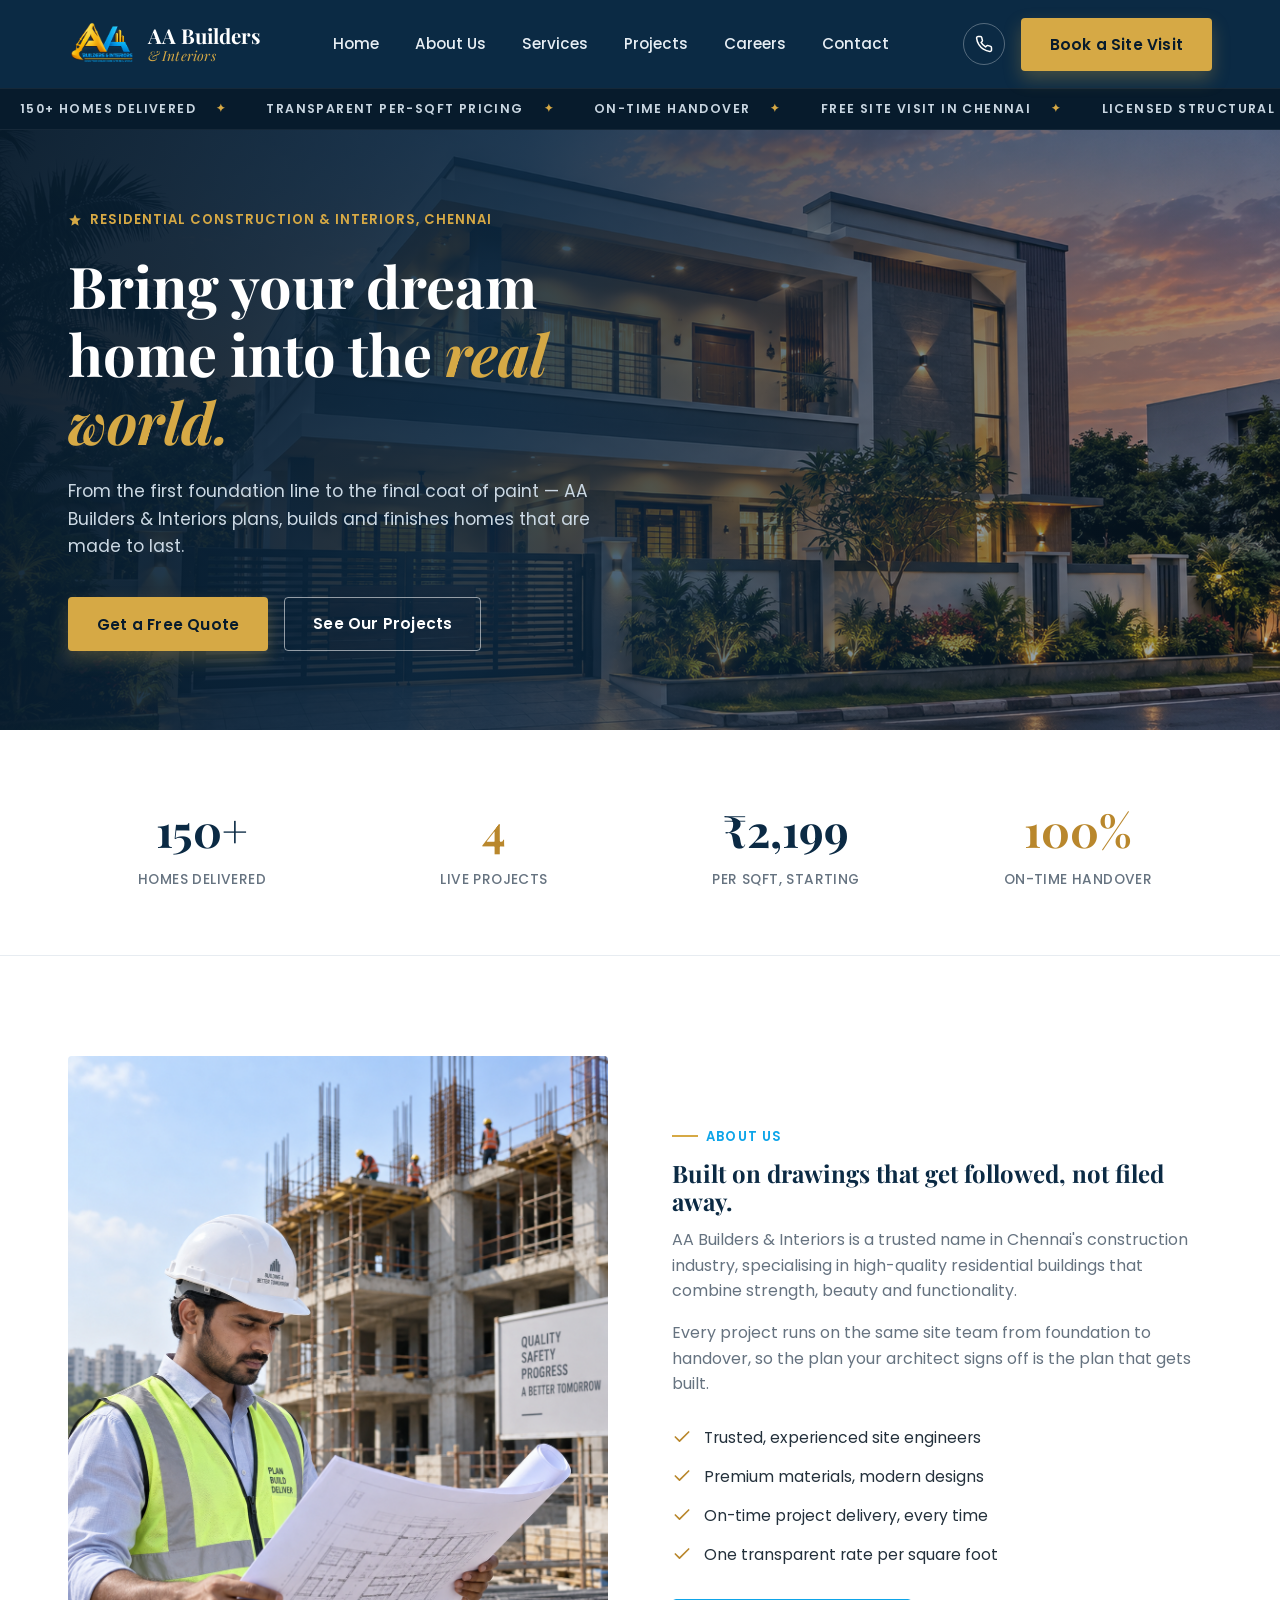
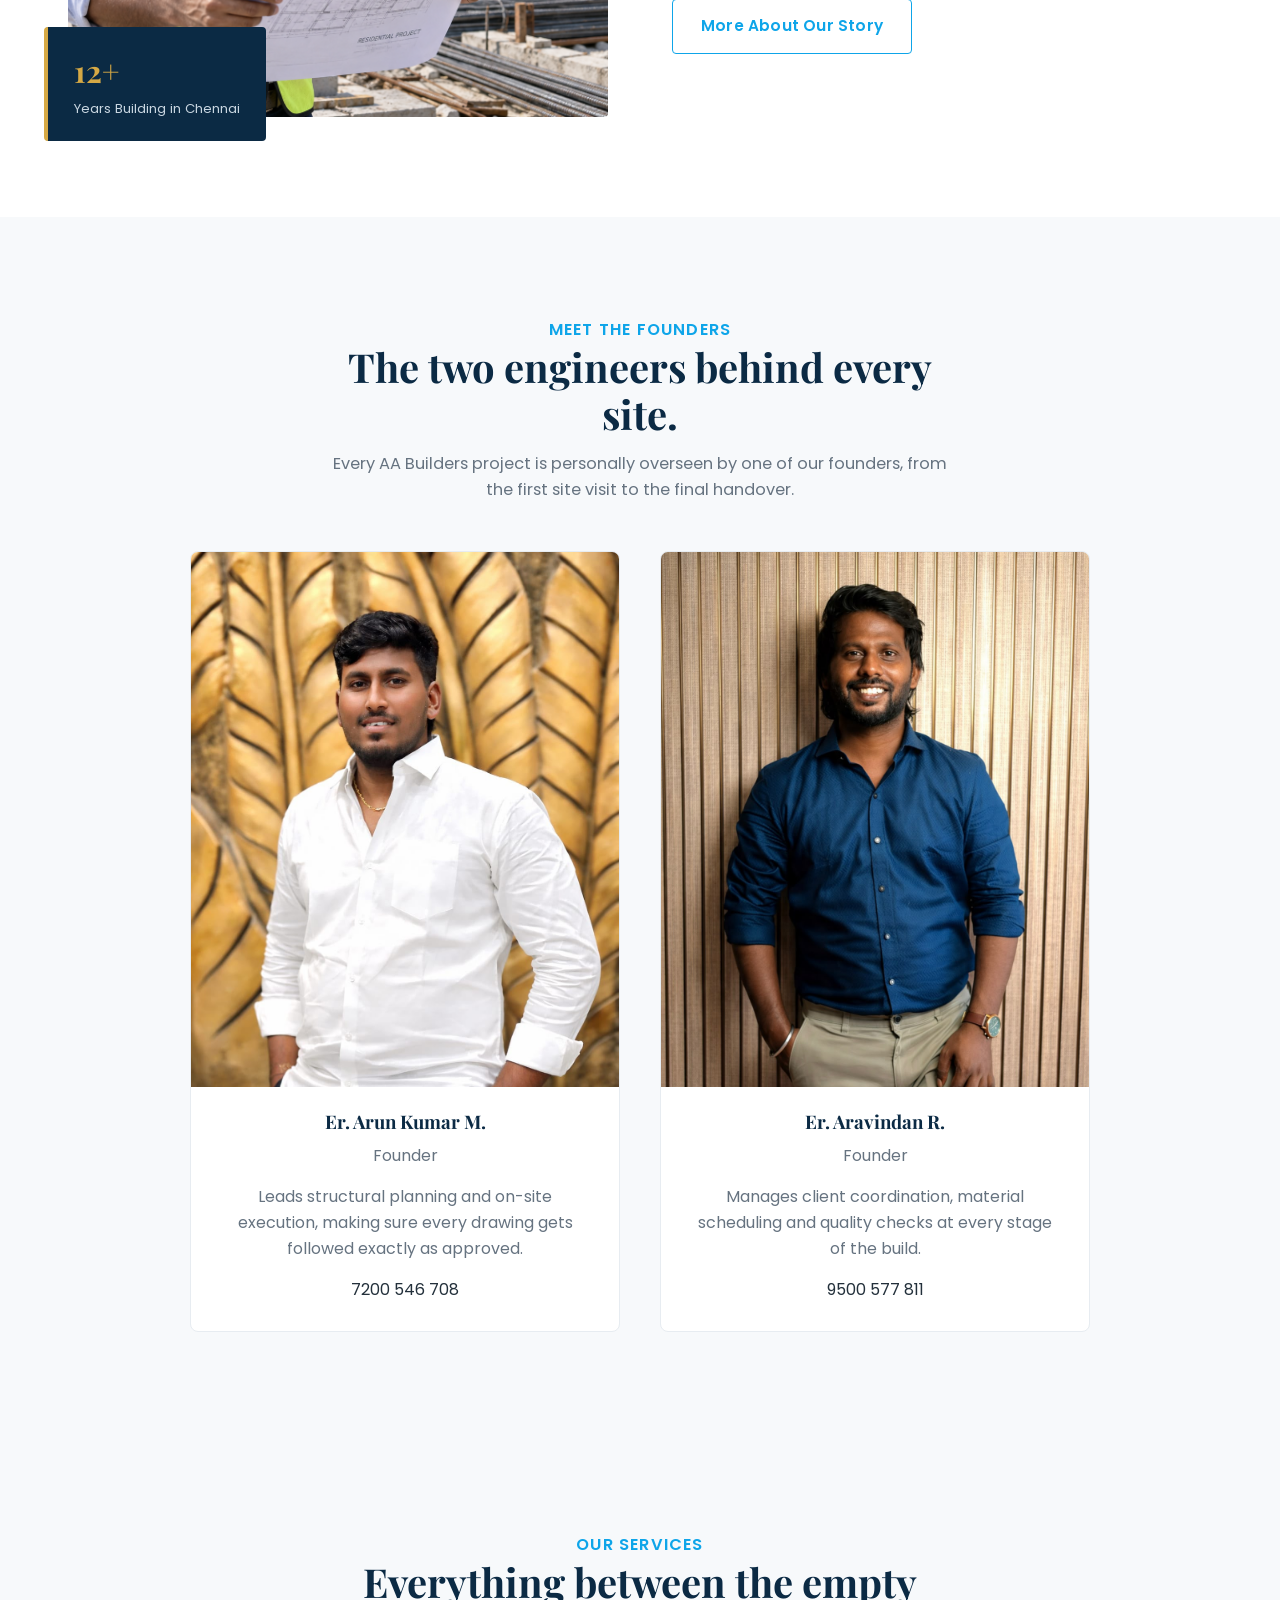
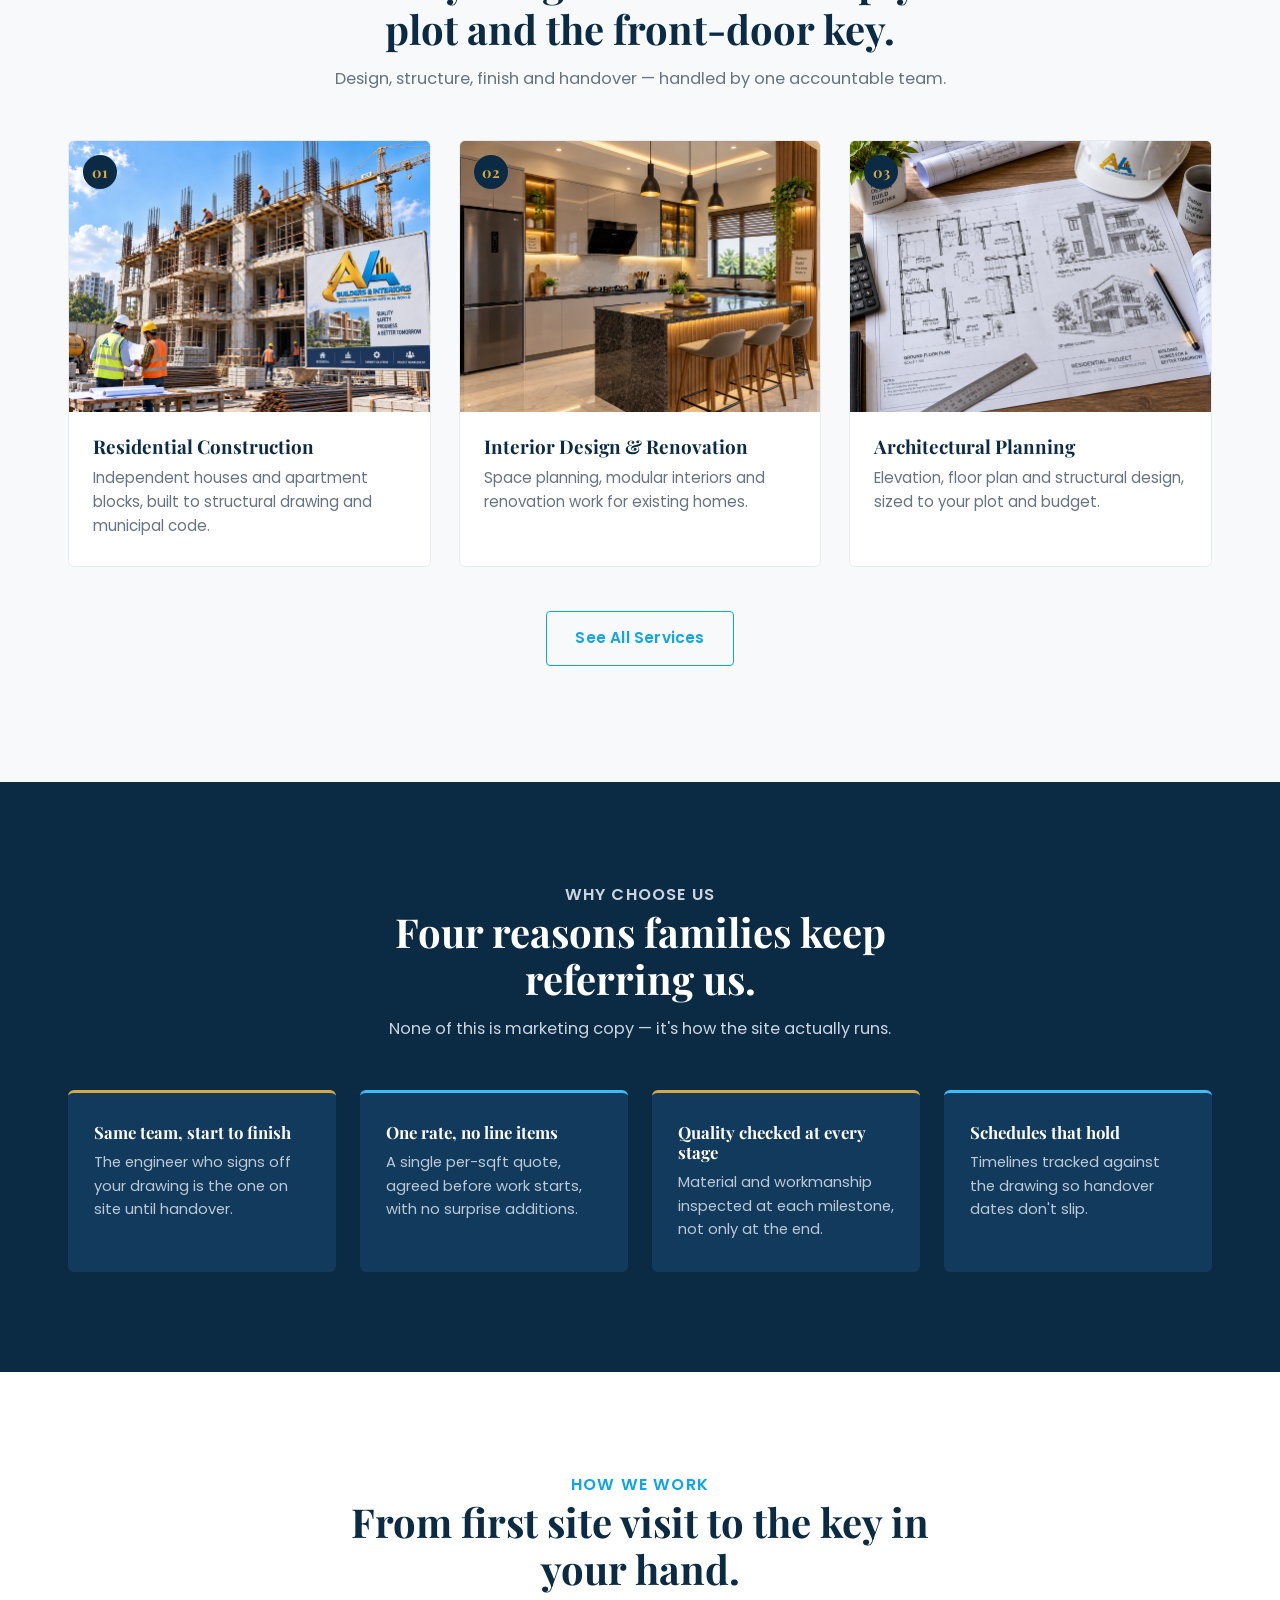
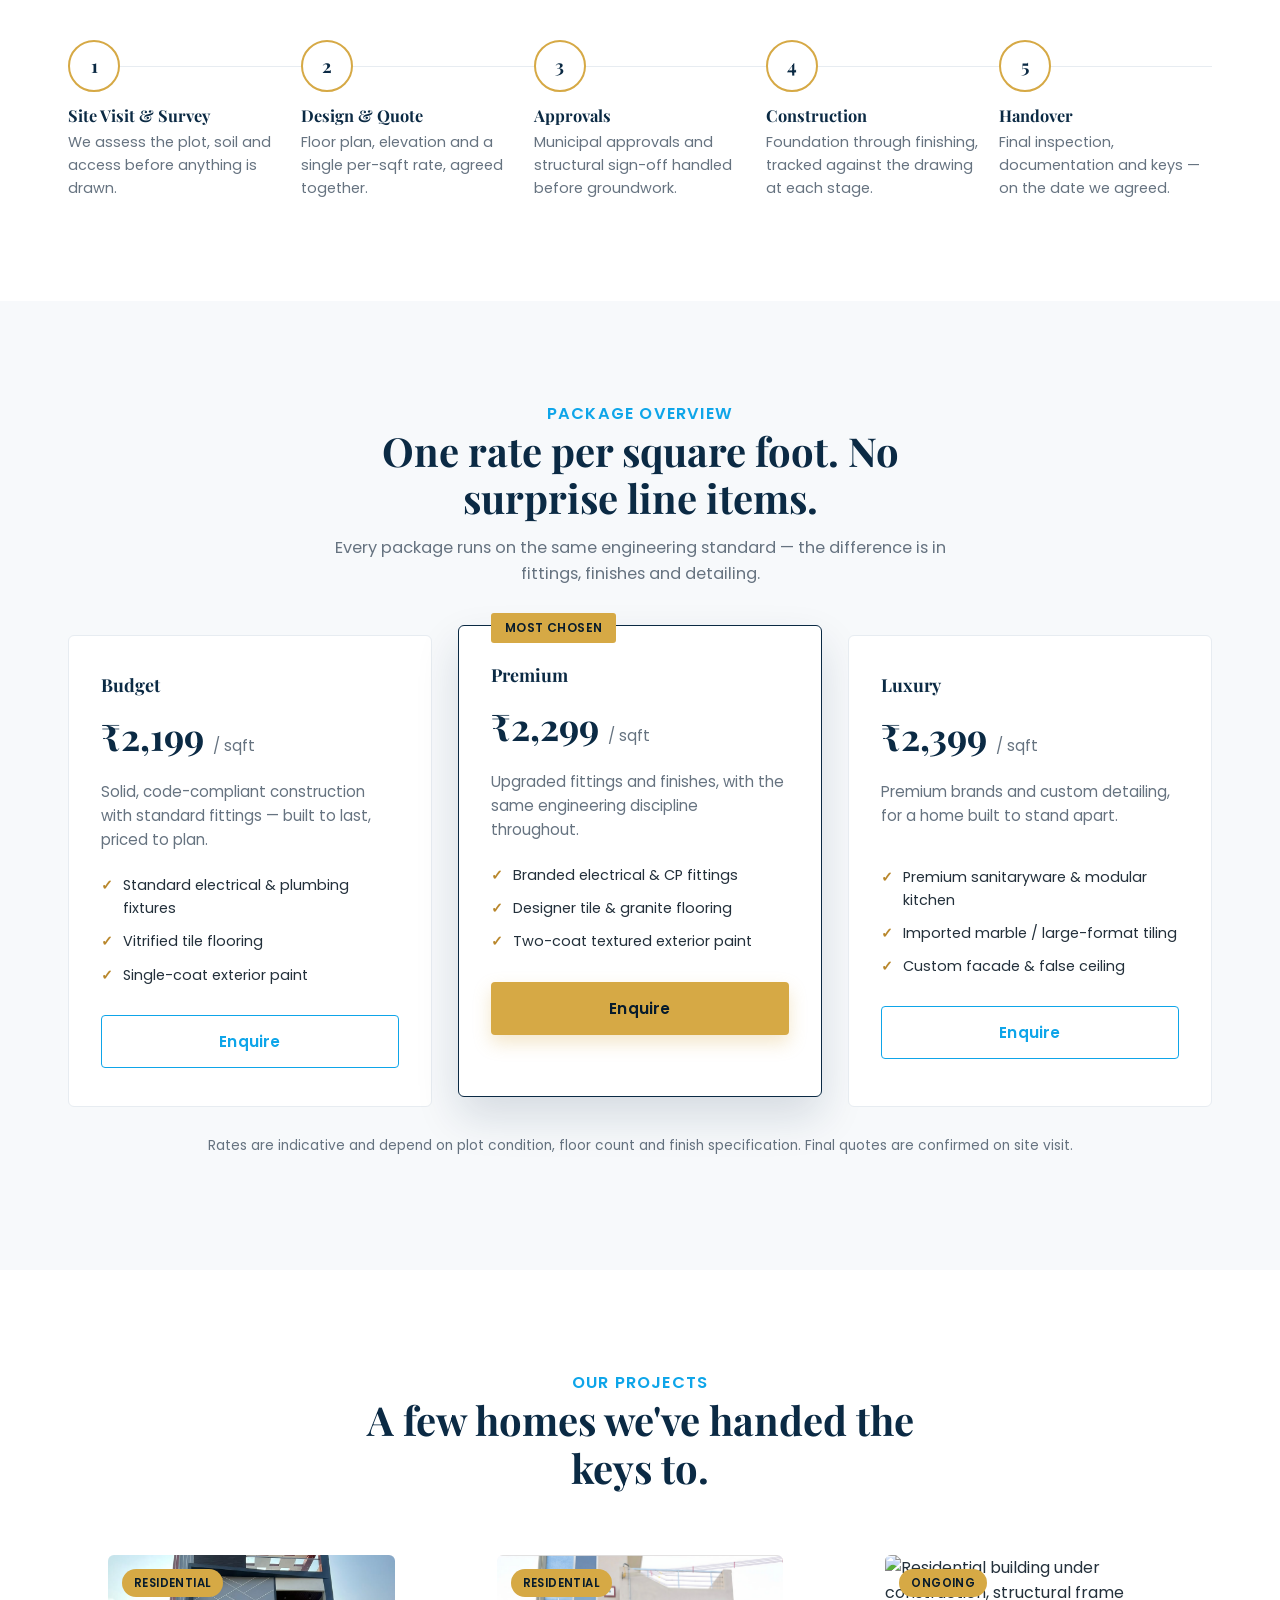
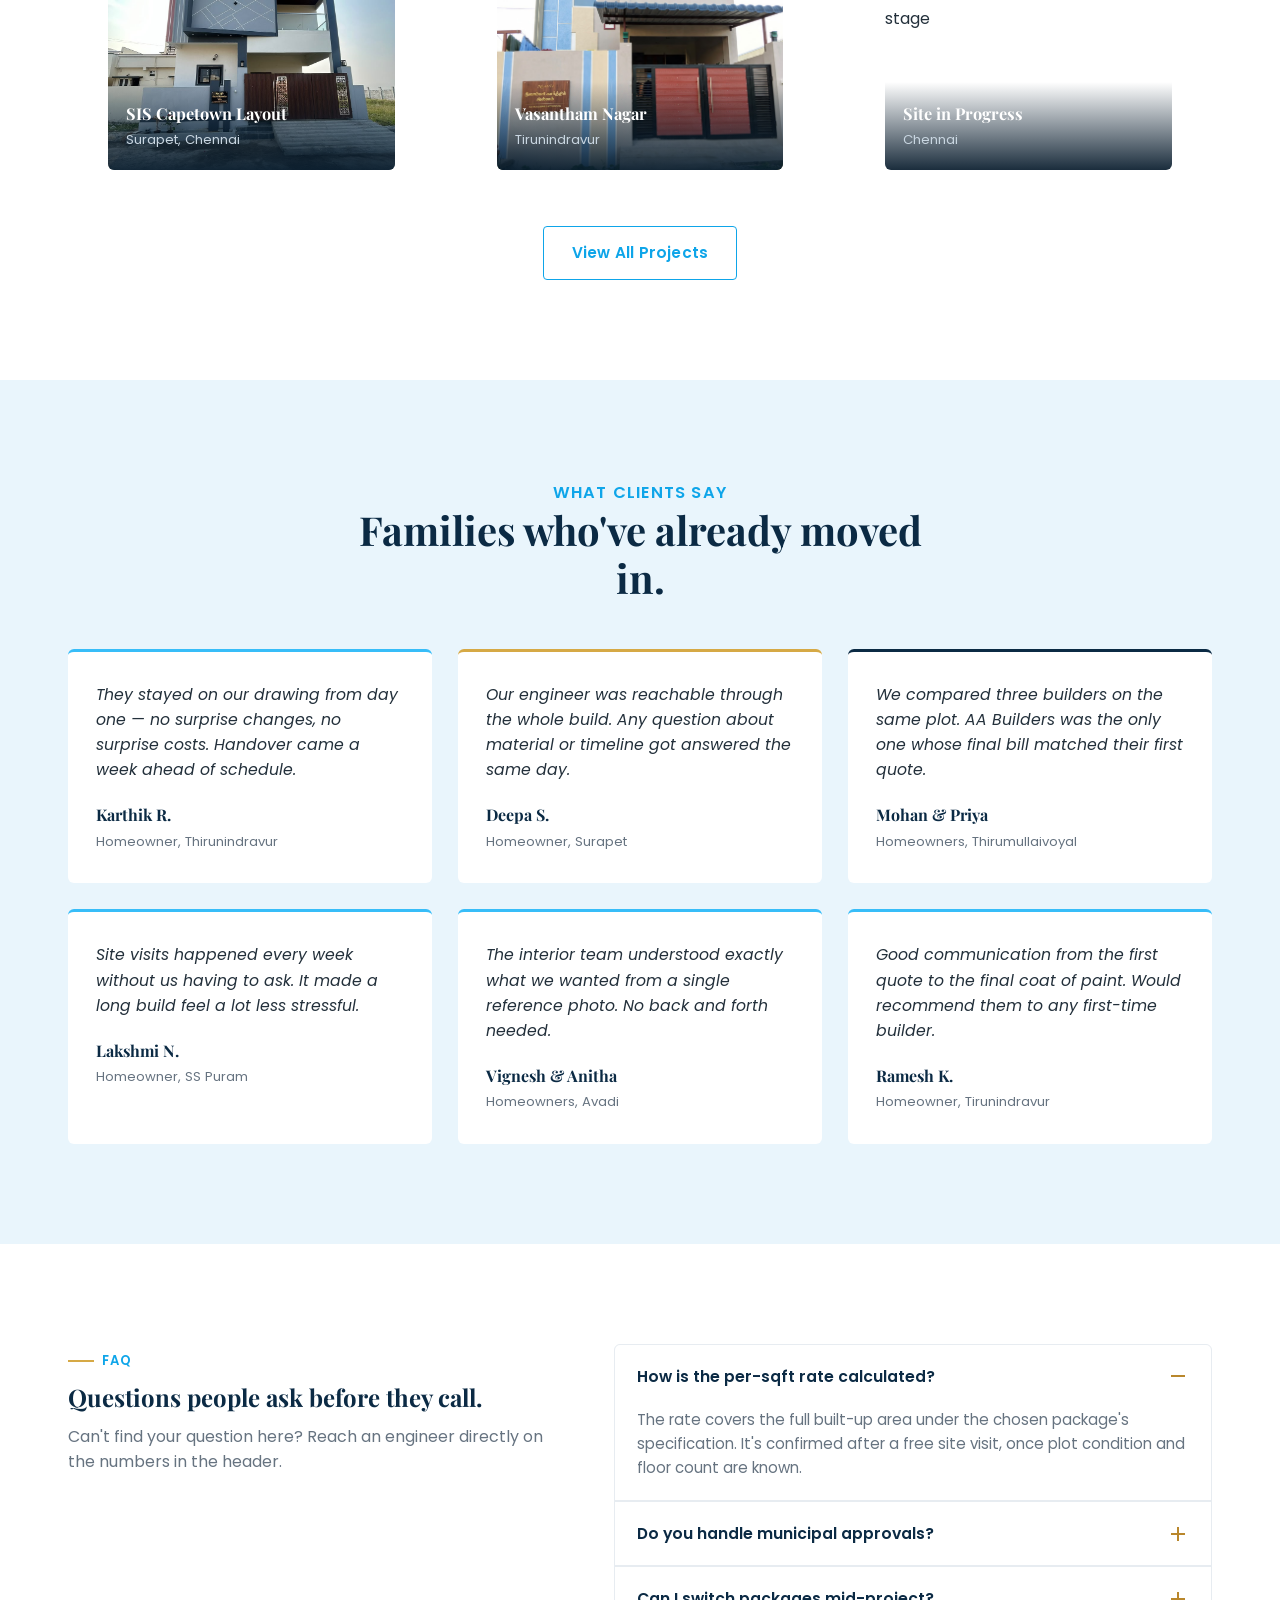
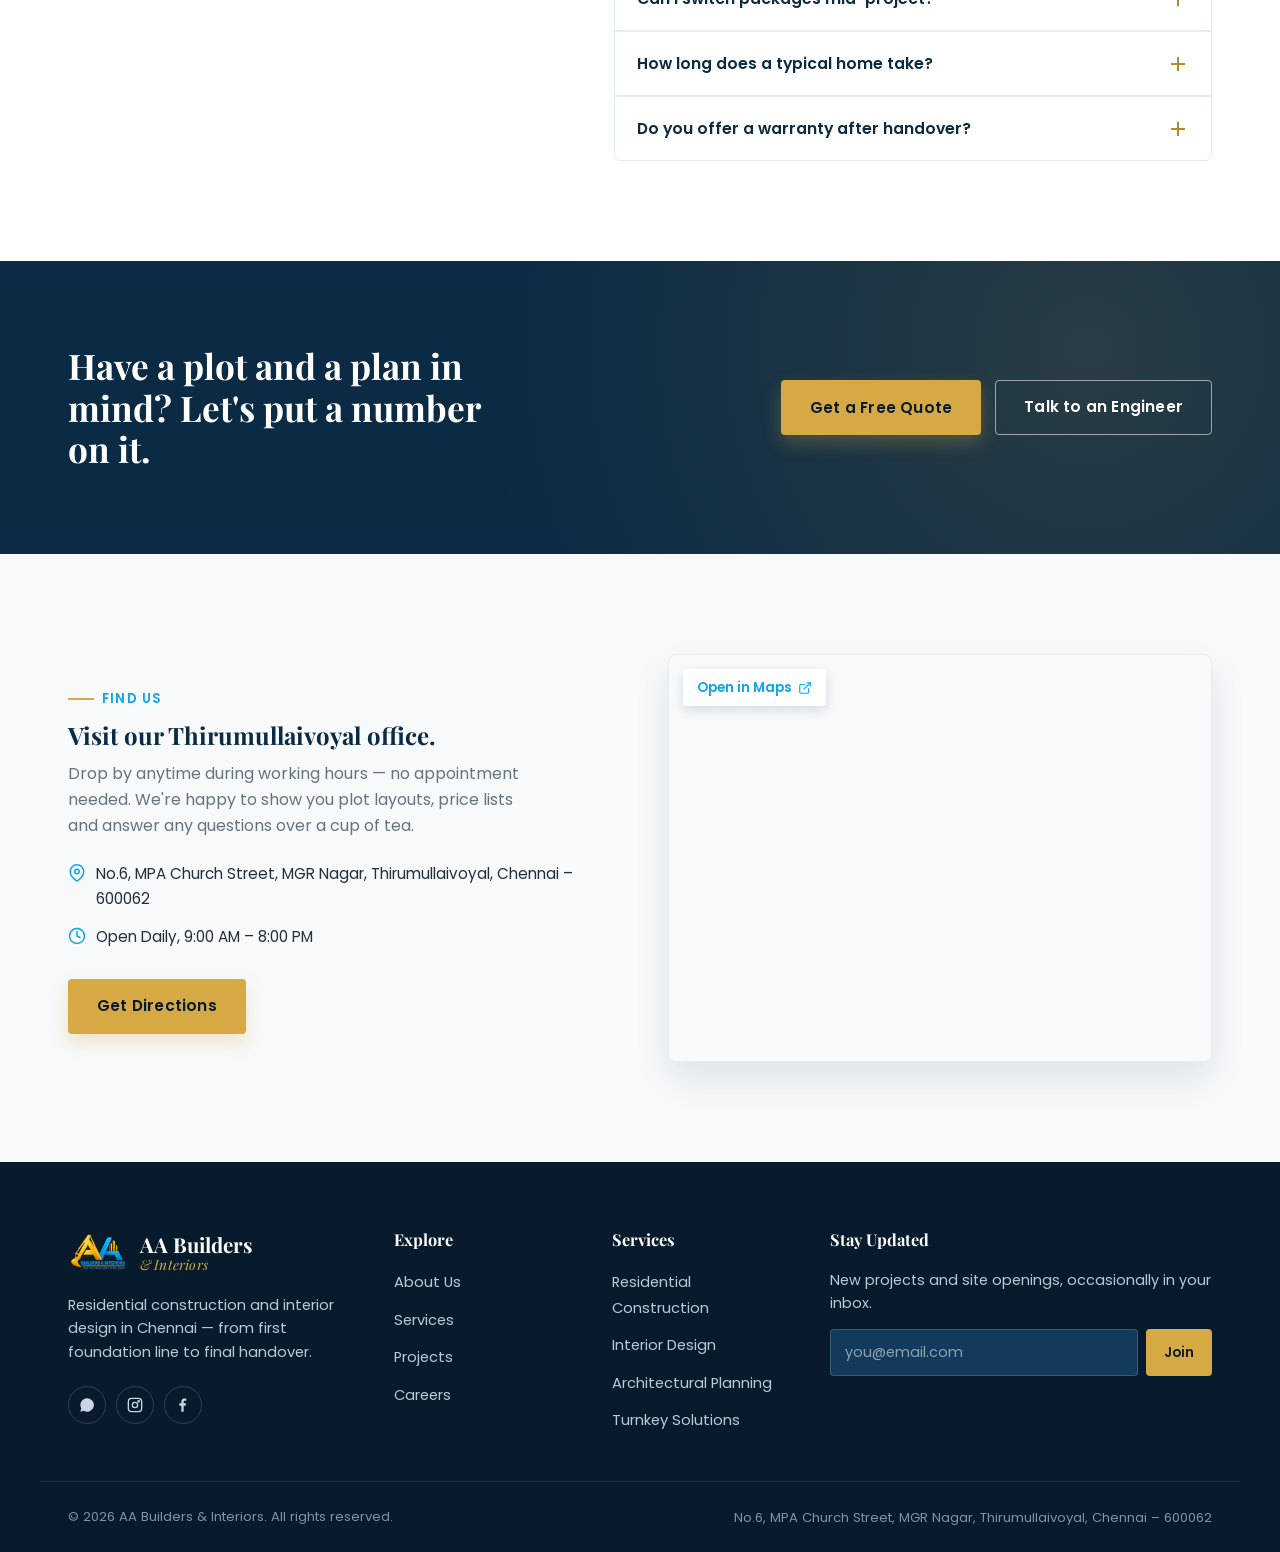
==== commit a7c2c96e: "Update print statement from 'Hello' to 'Goodbye'" ====
--- a/index.html
+++ b/index.html
@@ -143,7 +143,7 @@
             <img src="images/founder-arun.jpg" alt="Er. Arun Kumar M., Founder, AA Builders & Interiors" loading="lazy">
           </div>
           <h3 class="founder-card__name">Er. Arun Kumar M.</h3>
-          <p class="founder-card__role">Founder &amp; Site Engineer</p>
+          <p class="founder-card__role">Founder </p>
           <p class="founder-card__bio">Leads structural planning and on-site execution, making sure every drawing gets followed exactly as approved.</p>
           <a class="founder-card__contact" href="tel:+917200546708">7200 546 708</a>
         </article>
@@ -151,8 +151,8 @@
           <div class="founder-card__media">
             <img src="images/founder-aravindhan.jpg" alt="Er. Aravindhan R., Founder, AA Builders & Interiors" loading="lazy">
           </div>
-          <h3 class="founder-card__name">Er. Aravindhan R.</h3>
-          <p class="founder-card__role">Founder &amp; Project Manager</p>
+          <h3 class="founder-card__name">Er. Aravindan R.</h3>
+<p class="founder-card__role">Founder</p>
           <p class="founder-card__bio">Manages client coordination, material scheduling and quality checks at every stage of the build.</p>
           <a class="founder-card__contact" href="tel:+919500577811">9500 577 811</a>
         </article>
@@ -587,4 +587,4 @@
 
 <script src="js/script.js"></script>
 </body>
-</html>+</html>
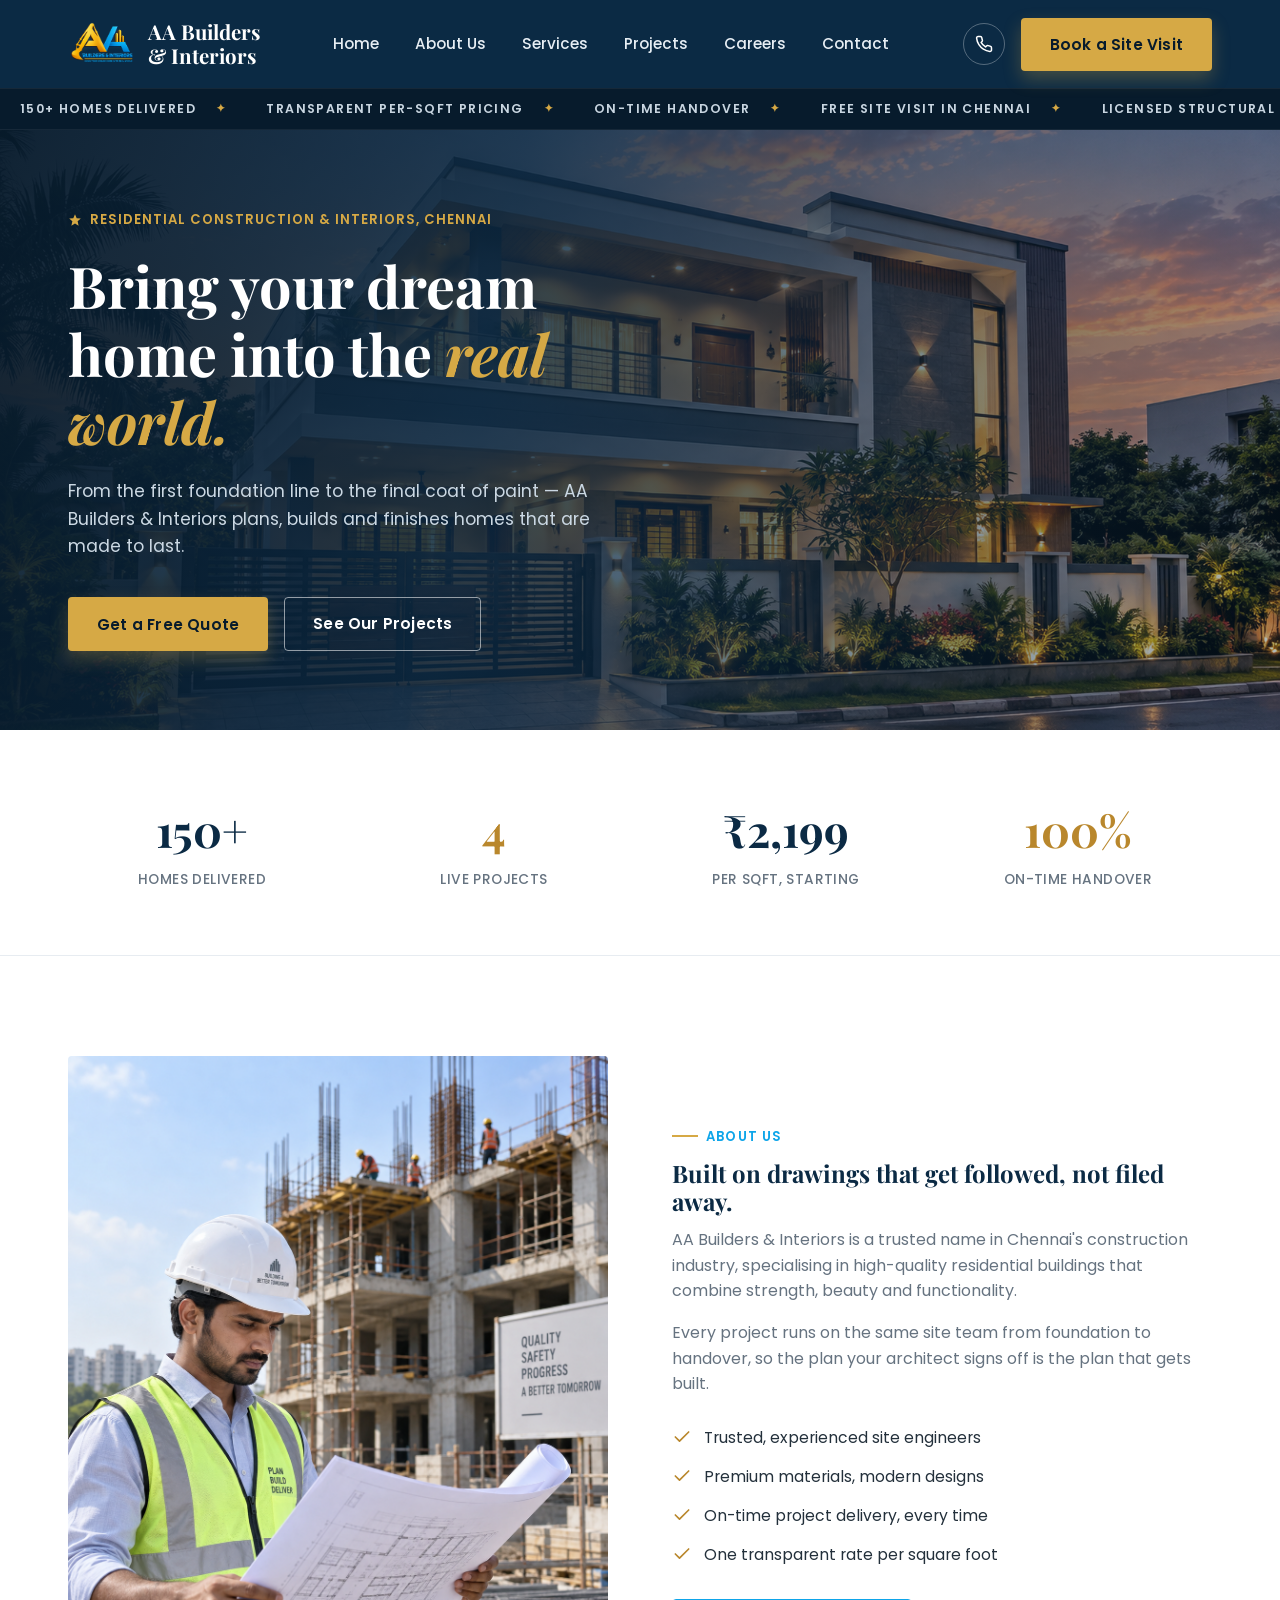
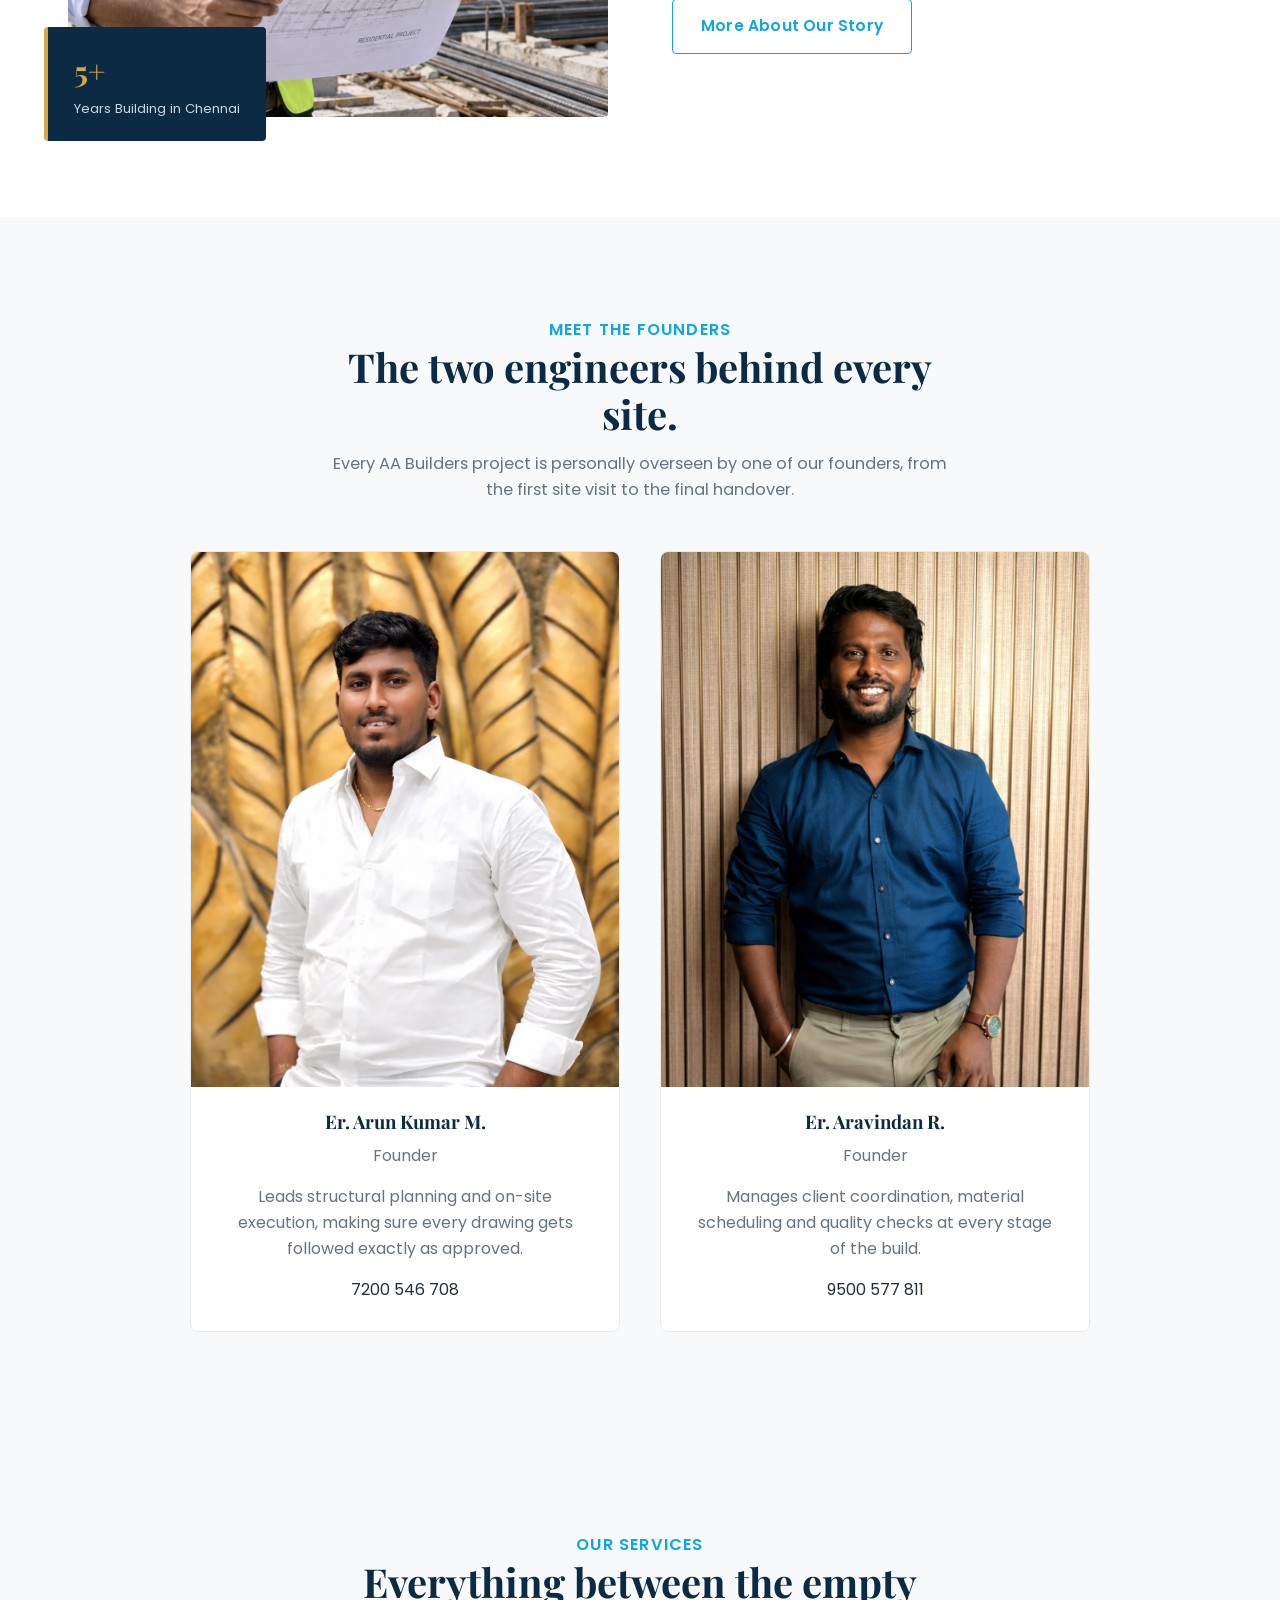
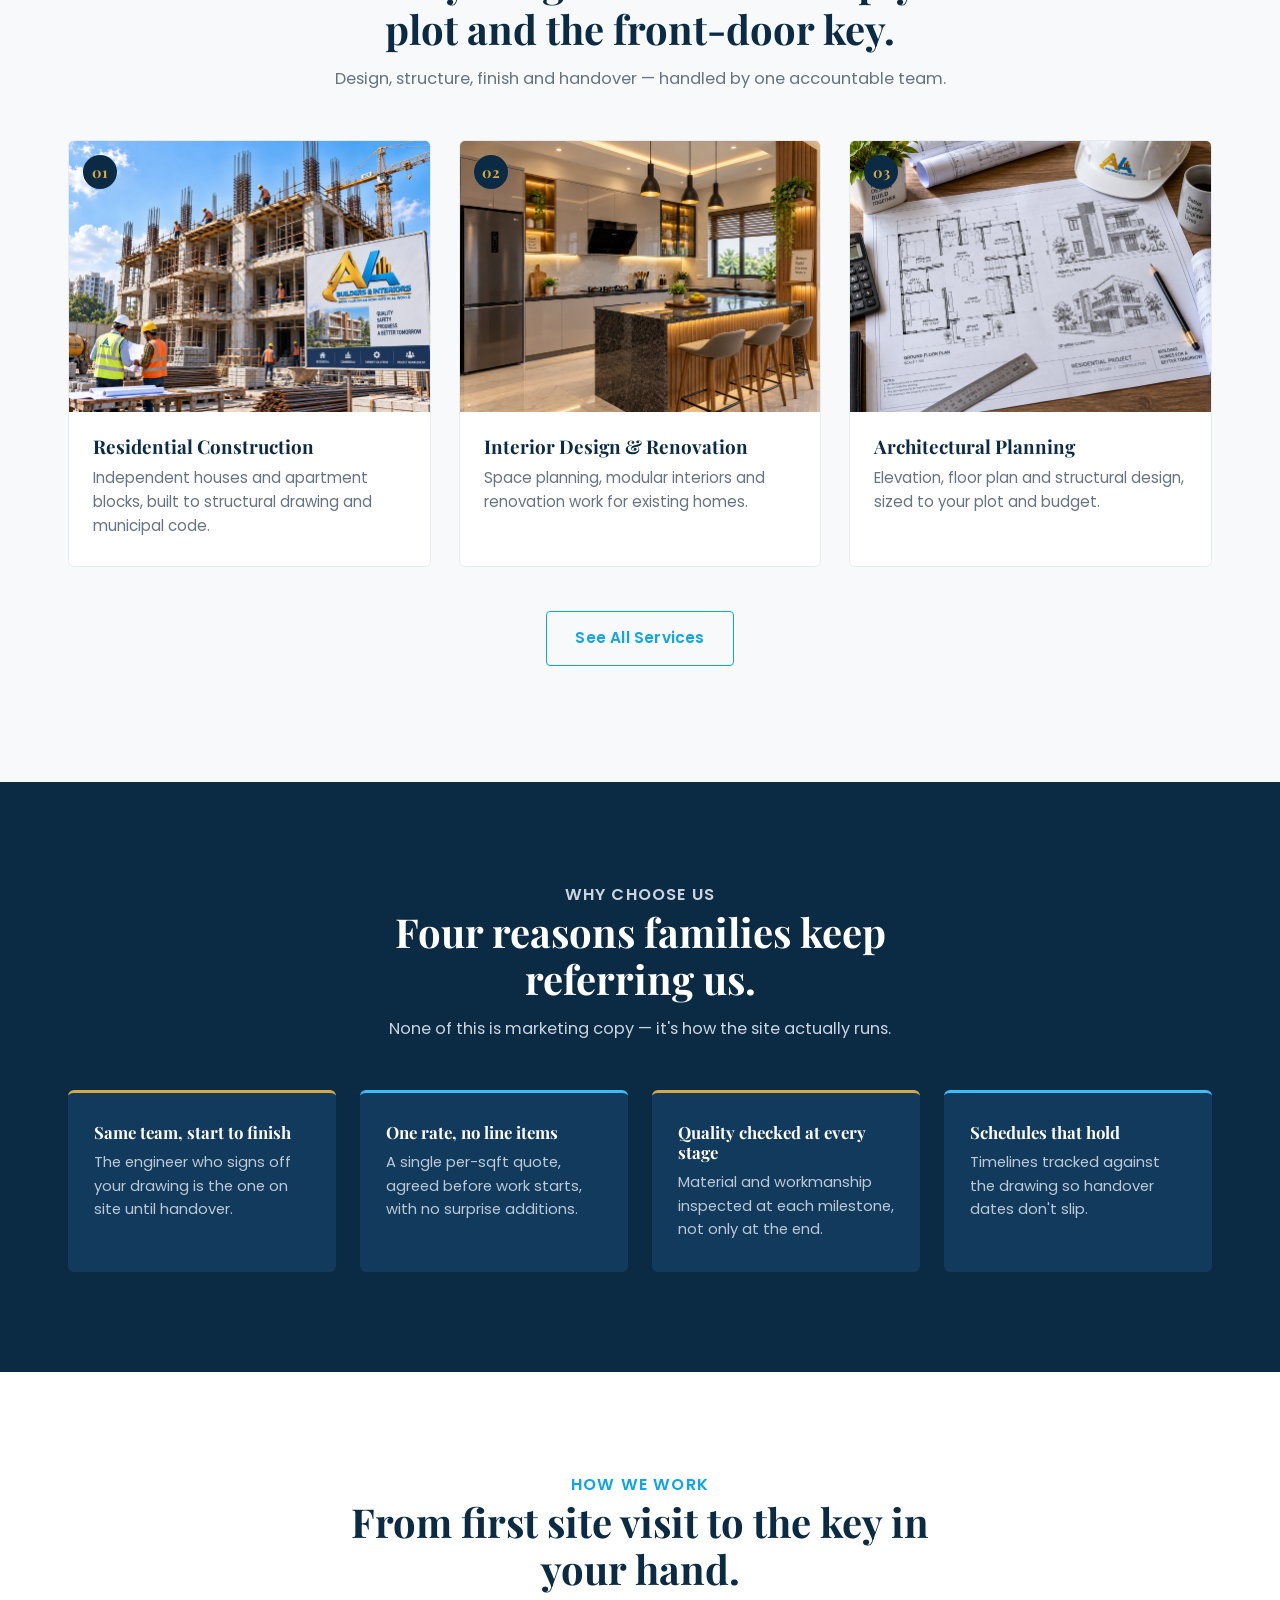
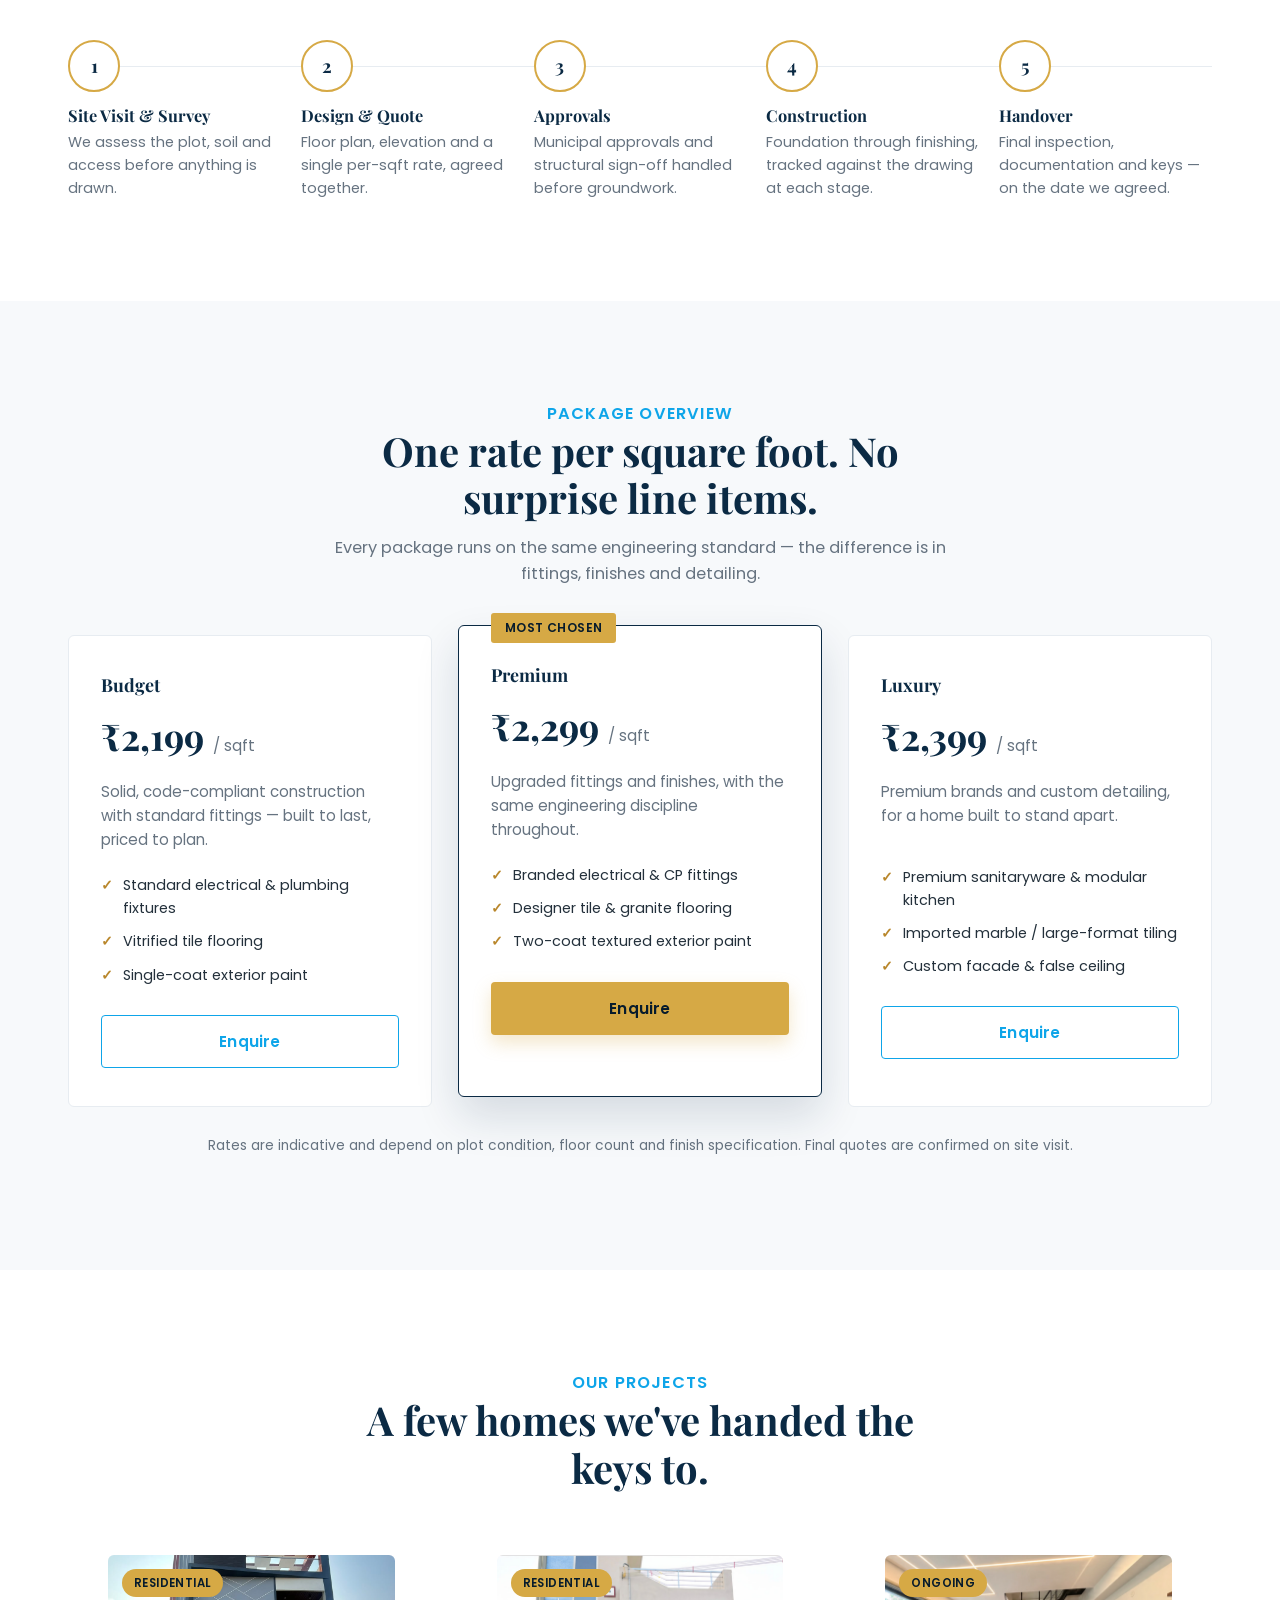
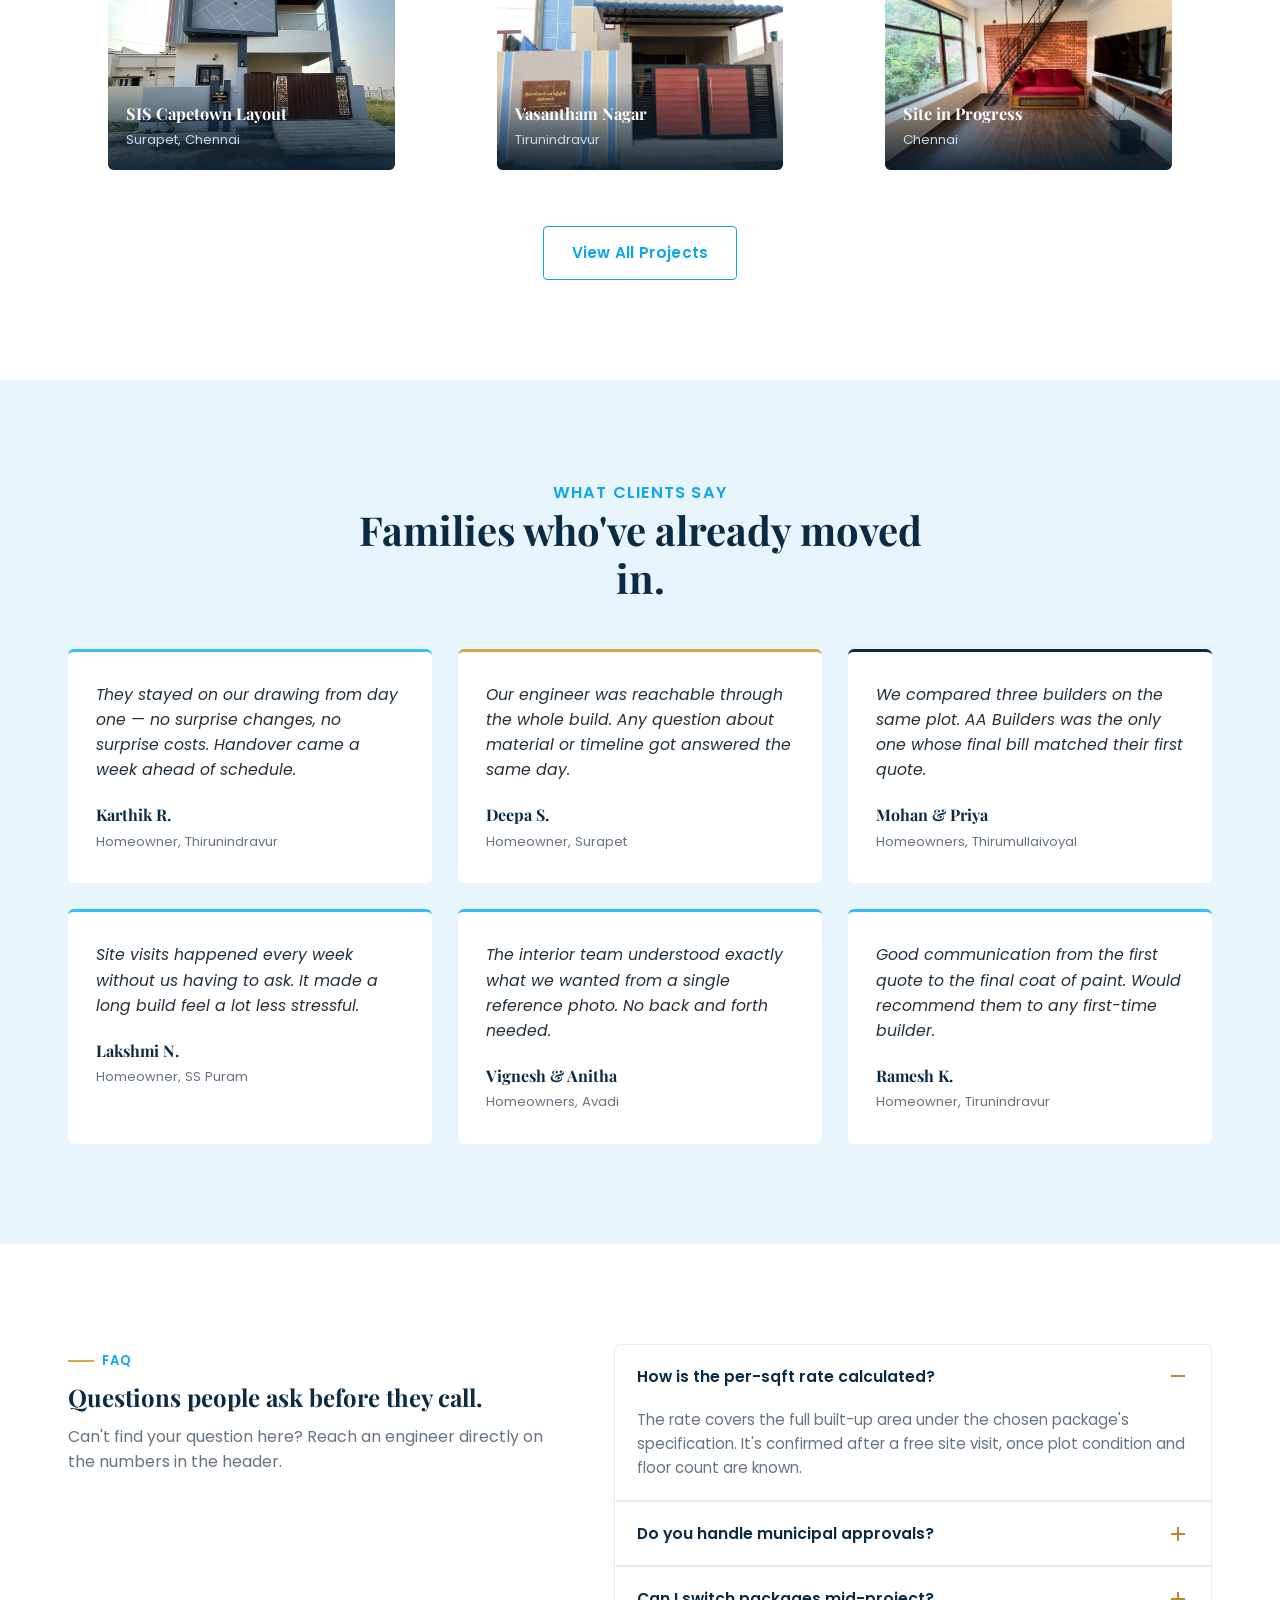
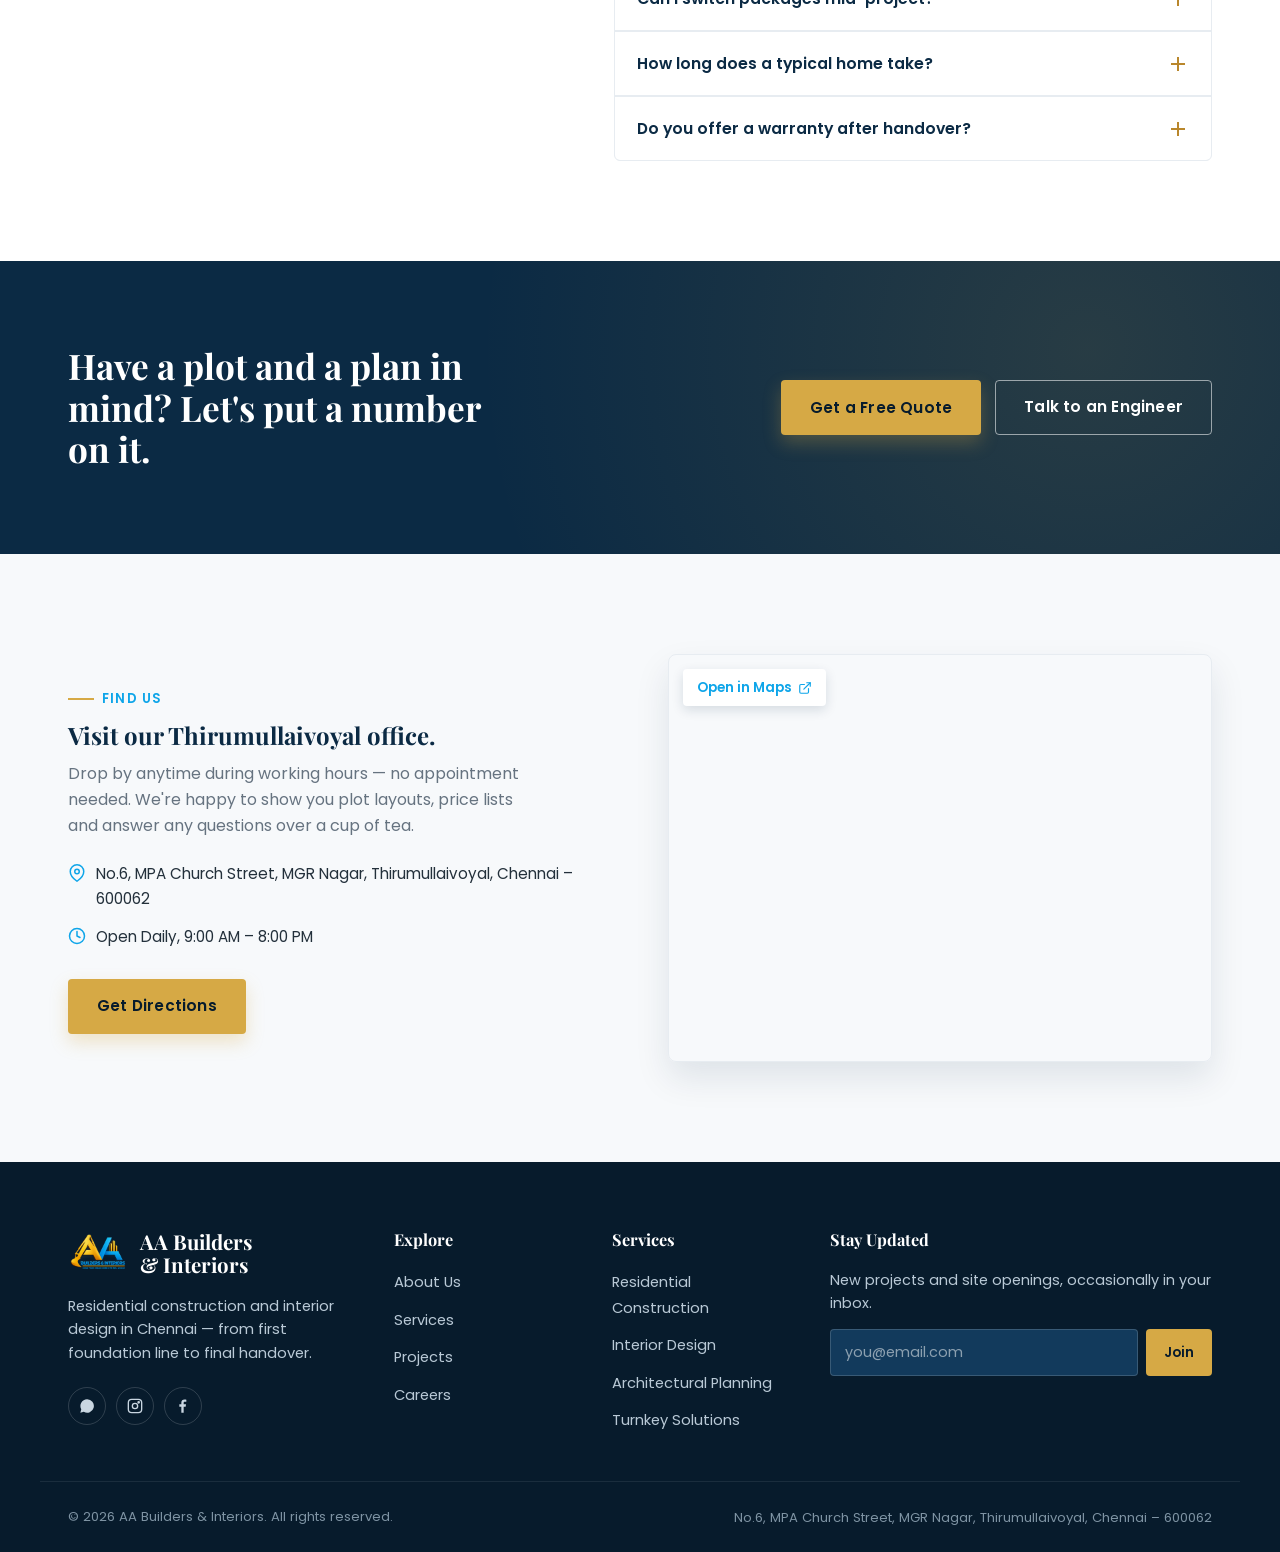
==== commit a359d243: "Update index.html" ====
--- a/index.html
+++ b/index.html
@@ -97,7 +97,7 @@
       <div class="about__media">
         <img src="images/about-site.jpg" alt="AA Builders site engineer reviewing drawings on site" loading="lazy">
         <div class="about__media__badge">
-          <strong>12+</strong>
+          <strong>5+</strong>
           <span>Years Building in Chennai</span>
         </div>
       </div>
--- a/css/Style.css
+++ b/css/Style.css
@@ -179,9 +179,14 @@
   font-size: 1rem;
 }
 .brand__text { display: flex; flex-direction: column; line-height: 1.15; }
-.brand__text strong { font-family: var(--font-head); font-size: 1.28rem; color: var(--white); font-weight: 700; }
-.brand__text em { font-family: var(--font-head); font-style: italic; font-size: 0.86rem; color: var(--gold); letter-spacing: 0.2px; }
-
+.brand__text strong,
+.brand__text em {
+  font-family: var(--font-head);
+  font-size: 1.28rem;
+  font-weight: 700;
+  color: var(--white);
+  font-style: normal;
+}
 .main-nav { display: flex; align-items: center; gap: 32px; }
 .main-nav a {
   font-family: var(--font-body);
@@ -774,4 +779,4 @@
 @media (max-width: 760px) {
   .find-us__grid { grid-template-columns: 1fr; gap: 32px; }
   .find-us__map { aspect-ratio: 4/3; }
-}+}
